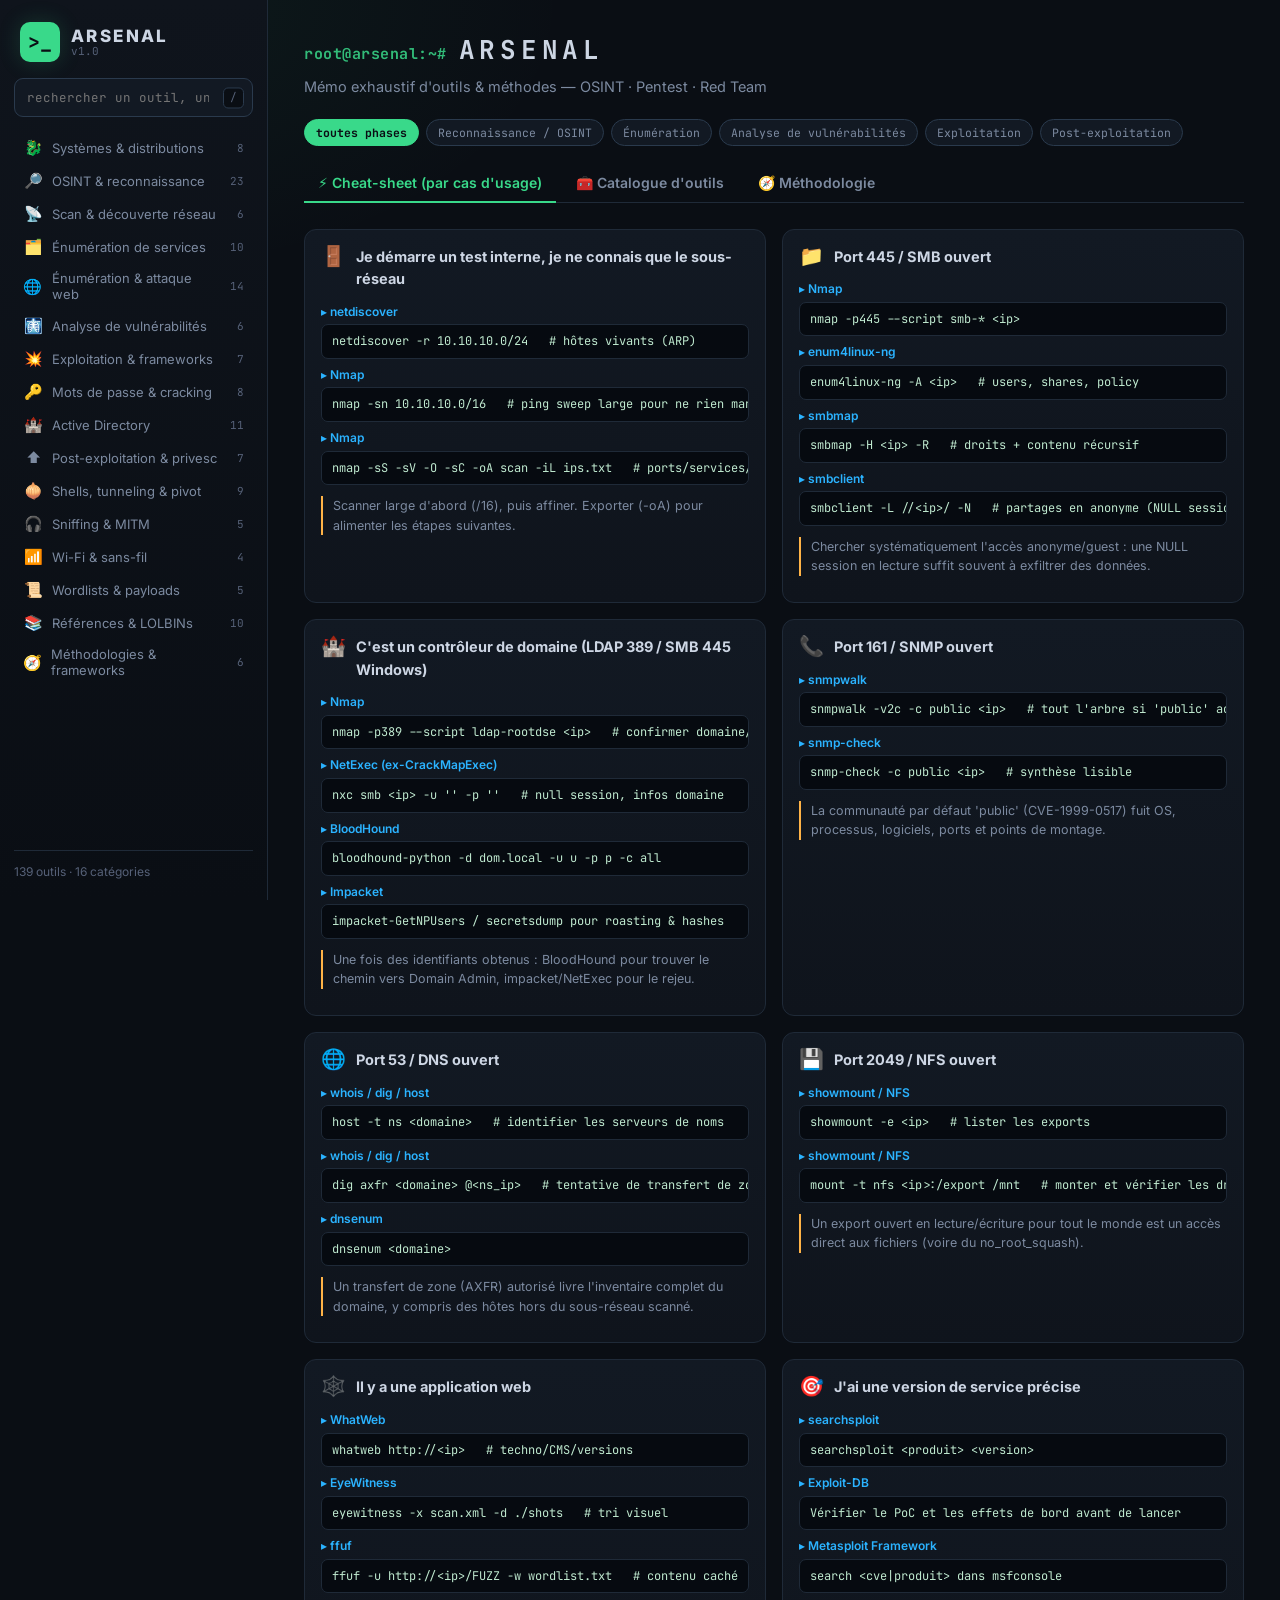
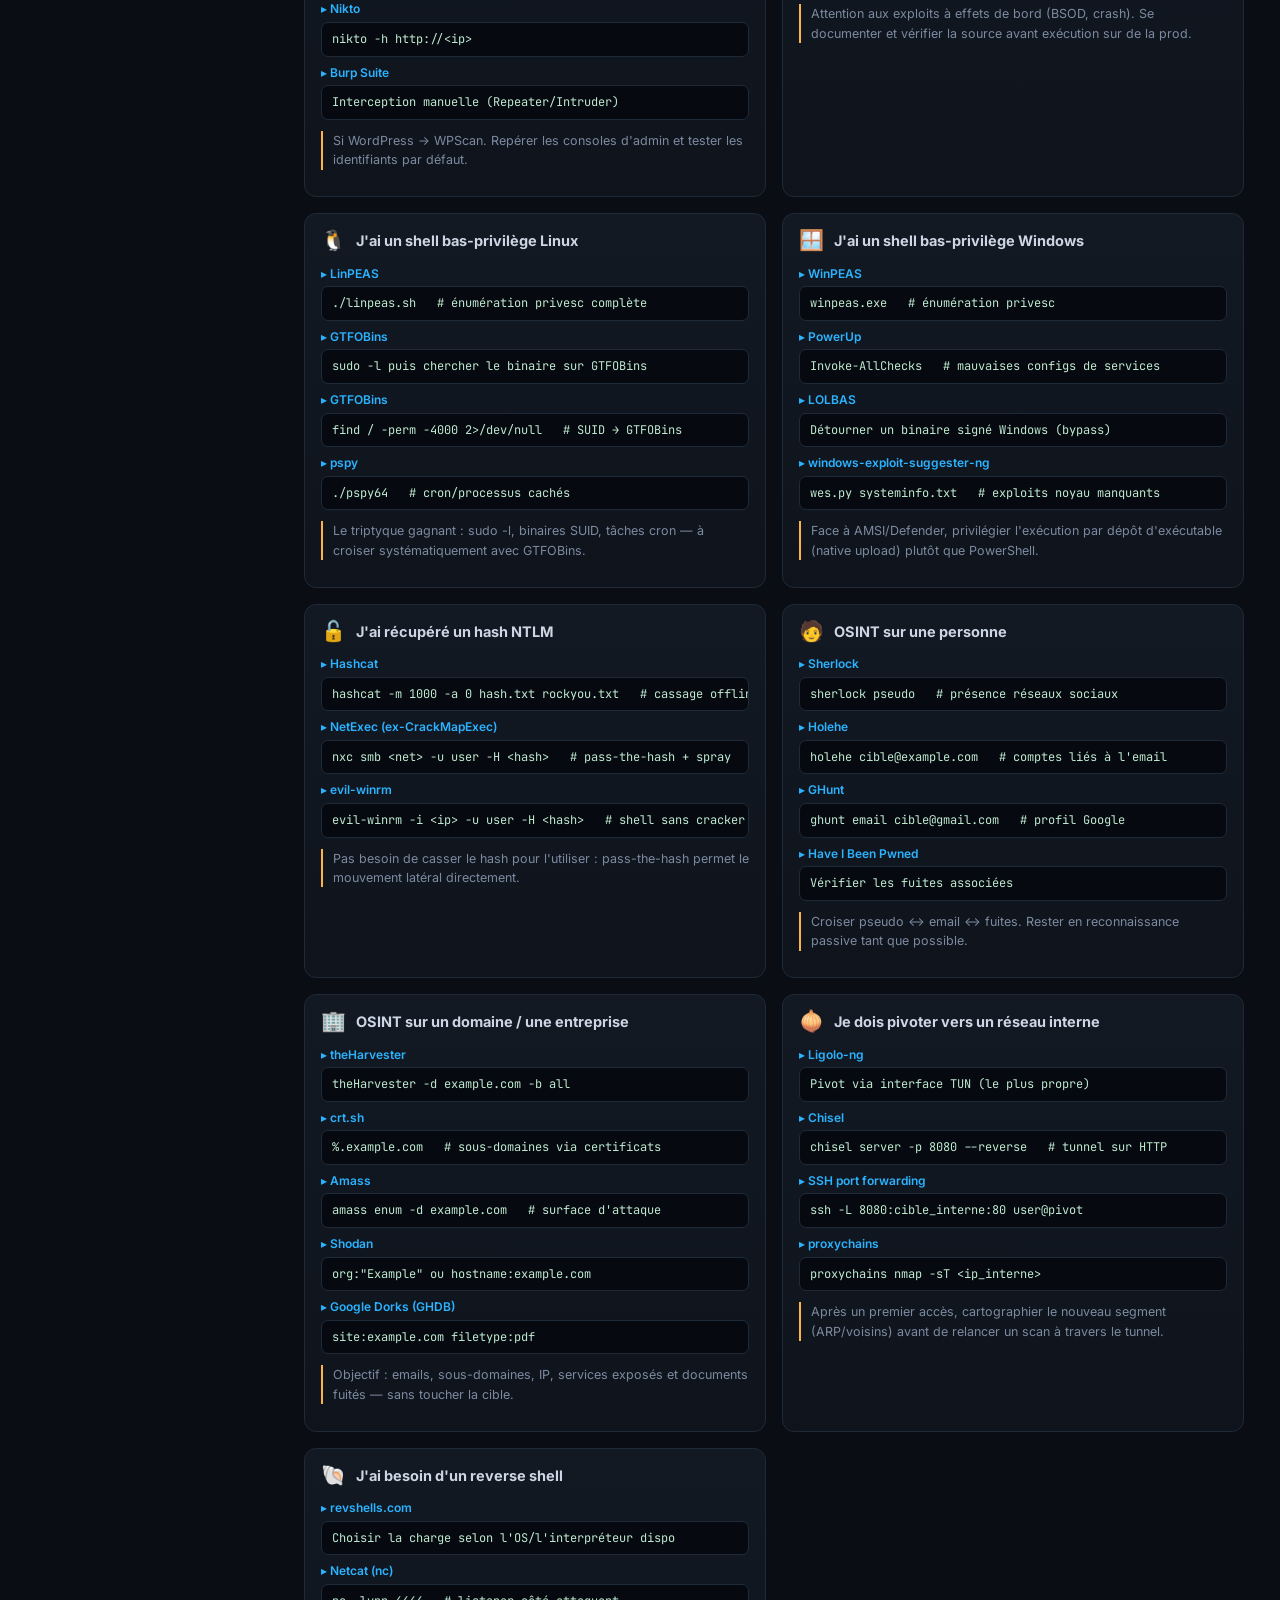
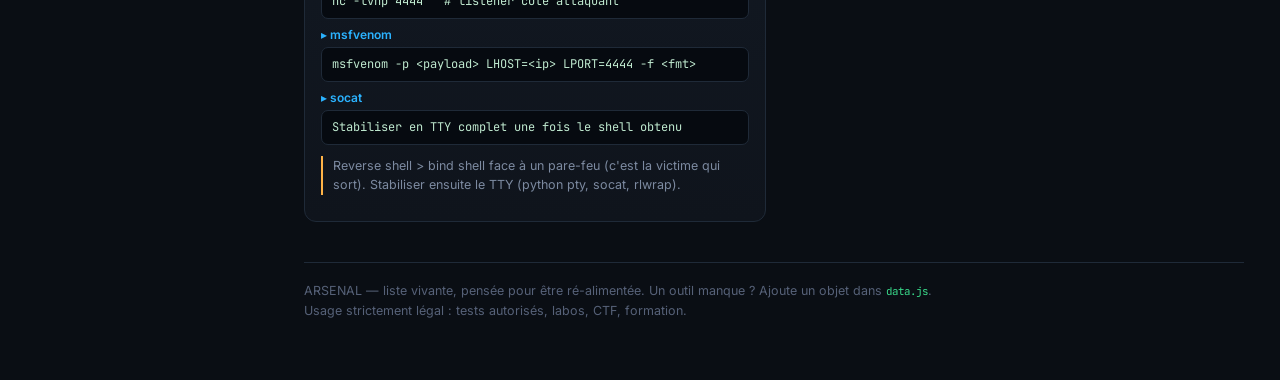
==== index.html @ 47070457 "ARSENAL v1.0 — catalogue d'outils & méthodes offensives Site statique (HTML/CSS/JS, sans dépendance)" ====
<!DOCTYPE html>
<html lang="fr">
<head>
  <meta charset="UTF-8" />
  <meta name="viewport" content="width=device-width, initial-scale=1.0" />
  <title>ARSENAL — Outils & méthodes offensives</title>
  <meta name="description" content="Mémo exhaustif et avancé d'outils et de méthodes : OSINT, pentest, Red Team. Cheat-sheet par cas d'usage et catalogue d'outils classé par catégorie." />
  <link rel="preconnect" href="https://fonts.googleapis.com" />
  <link rel="preconnect" href="https://fonts.gstatic.com" crossorigin />
  <link href="https://fonts.googleapis.com/css2?family=JetBrains+Mono:wght@400;500;700&family=Inter:wght@400;500;600;700;800&display=swap" rel="stylesheet" />
  <link rel="stylesheet" href="style.css" />
</head>
<body>
  <!-- ░░ Barre latérale ░░ -->
  <aside id="sidebar">
    <div class="brand">
      <div class="brand-logo">&gt;_</div>
      <div class="brand-text">
        <span class="brand-name" id="brandName">ARSENAL</span>
        <span class="brand-ver" id="brandVer">v1.0</span>
      </div>
    </div>

    <div class="side-search">
      <input type="search" id="search" placeholder="rechercher un outil, une commande…" autocomplete="off" />
      <kbd>/</kbd>
    </div>

    <nav id="catNav" aria-label="Catégories"></nav>

    <div class="side-foot">
      <a id="repoLink" href="#" target="_blank" rel="noopener">★ Dépôt GitHub</a>
      <span id="toolCount"></span>
    </div>
  </aside>

  <!-- ░░ Contenu ░░ -->
  <main id="main">
    <header class="hero">
      <h1><span class="prompt">root@arsenal:~#</span> <span id="heroTitle">ARSENAL</span></h1>
      <p class="tagline" id="tagline">Mémo exhaustif d'outils &amp; méthodes — OSINT · Pentest · Red Team</p>

      <div class="phase-bar" id="phaseBar" aria-label="Filtrer par phase"></div>

      <div class="hero-tabs">
        <button class="tab active" data-view="cheats">⚡ Cheat-sheet (par cas d'usage)</button>
        <button class="tab" data-view="tools">🧰 Catalogue d'outils</button>
        <button class="tab" data-view="method">🧭 Méthodologie</button>
      </div>
    </header>

    <!-- Vue : Cheat-sheet -->
    <section id="view-cheats" class="view"></section>

    <!-- Vue : Catalogue -->
    <section id="view-tools" class="view hidden"></section>

    <!-- Vue : Méthodologie -->
    <section id="view-method" class="view hidden">
      <div class="method-wrap">
        <h2 class="method-h">Les 5 phases d'un test d'intrusion</h2>
        <p class="method-sub">Reconnaissance → Énumération → Analyse de vulnérabilités → Exploitation → Post-exploitation. Chaque sortie alimente l'étape suivante.</p>
        <ol class="killchain" id="killchain"></ol>

        <h2 class="method-h">Chaîne type « énumération → exploitation »</h2>
        <pre class="flow">netdiscover ─▶ ips.txt ─▶ nmap (-iL -sV -oA) ─▶ scan.xml
                               │                 │
                               ▼                 ▼
                  nmap --script vuln / OpenVAS   eyewitness (interfaces web)
                               │
                               ▼
                  searchsploit &lt;produit/CVE&gt; ─▶ msfconsole
                                                    │
               use exploit/… ; set RHOSTS/LHOST/payload ; exploit
                                                    │
                                                    ▼
                                           Meterpreter (session)
                                                    │
               upload linpeas/winpeas ; modules post ; dump creds
                                                    │
                                                    ▼
               Mouvement latéral (pass-the-hash) ─▶ pivoting (ssh -L / chisel)</pre>

        <h2 class="method-h">Faire circuler les résultats</h2>
        <div class="chain-grid" id="chainGrid"></div>
      </div>
    </section>

    <footer class="page-foot">
      <span id="footName">ARSENAL</span> — liste vivante, pensée pour être ré-alimentée.
      Un outil manque ? Ajoute un objet dans <code>data.js</code>.
      <br />Usage strictement légal : tests autorisés, labos, CTF, formation.
    </footer>
  </main>

  <!-- bouton retour haut -->
  <button id="toTop" title="Haut de page" aria-label="Haut de page">↑</button>

  <script src="data.js"></script>
  <script src="app.js"></script>
</body>
</html>
---- style.css ----
/* =========================================================================
 *  ARSENAL — feuille de style (thème terminal sombre)
 * ====================================================================== */
:root{
  --bg:          #0a0e14;
  --bg-2:        #0f141c;
  --panel:       #121923;
  --panel-2:     #161f2b;
  --border:      #1f2a38;
  --border-2:    #2a3a4d;
  --text:        #cdd6e4;
  --text-dim:    #7c8aa0;
  --text-faint:  #566178;
  --accent:      #39d98a;   /* vert terminal */
  --accent-2:    #2bb3ff;   /* bleu */
  --accent-3:    #ff4d6d;   /* rouge */
  --accent-4:    #ffb347;   /* orange */
  --accent-5:    #b48cff;   /* violet */
  --glow:        rgba(57,217,138,.18);
  --mono: "JetBrains Mono", ui-monospace, "SF Mono", Menlo, monospace;
  --sans: "Inter", system-ui, -apple-system, Segoe UI, Roboto, sans-serif;
  --radius: 12px;
  --sidebar-w: 268px;
}

*{ box-sizing:border-box; }
html{ scroll-behavior:smooth; }
body{
  margin:0; background:var(--bg); color:var(--text);
  font-family:var(--sans); font-size:15px; line-height:1.55;
  background-image:
    radial-gradient(900px 500px at 85% -10%, rgba(43,179,255,.07), transparent 60%),
    radial-gradient(800px 500px at 10% 0%, rgba(57,217,138,.06), transparent 55%);
}
a{ color:var(--accent-2); text-decoration:none; }
a:hover{ text-decoration:underline; }
code{ font-family:var(--mono); font-size:.86em; }

/* ░░ Sidebar ░░ */
#sidebar{
  position:fixed; top:0; left:0; width:var(--sidebar-w); height:100vh;
  background:linear-gradient(180deg,var(--bg-2),var(--bg));
  border-right:1px solid var(--border); display:flex; flex-direction:column;
  padding:18px 14px; z-index:30;
}
.brand{ display:flex; align-items:center; gap:11px; padding:4px 6px 16px; }
.brand-logo{
  font-family:var(--mono); font-weight:700; font-size:20px; color:var(--bg);
  background:var(--accent); width:40px; height:40px; border-radius:10px;
  display:grid; place-items:center; box-shadow:0 0 22px var(--glow);
}
.brand-text{ display:flex; flex-direction:column; line-height:1.1; }
.brand-name{ font-weight:800; letter-spacing:.14em; font-size:17px; }
.brand-ver{ font-family:var(--mono); font-size:11px; color:var(--text-faint); }

.side-search{ position:relative; margin-bottom:14px; }
.side-search input{
  width:100%; background:var(--panel); border:1px solid var(--border-2);
  border-radius:9px; color:var(--text); font-family:var(--mono); font-size:12.5px;
  padding:10px 30px 10px 12px; outline:none;
}
.side-search input:focus{ border-color:var(--accent); box-shadow:0 0 0 3px var(--glow); }
.side-search kbd{
  position:absolute; right:9px; top:50%; transform:translateY(-50%);
  background:var(--bg); border:1px solid var(--border-2); border-radius:5px;
  font-family:var(--mono); font-size:11px; color:var(--text-faint); padding:1px 6px;
}

#catNav{ overflow-y:auto; flex:1; margin:-4px -6px; padding:4px 6px; }
#catNav::-webkit-scrollbar{ width:7px; }
#catNav::-webkit-scrollbar-thumb{ background:var(--border-2); border-radius:4px; }
.cat-link{
  display:flex; align-items:center; gap:9px; width:100%; text-align:left;
  background:none; border:0; color:var(--text-dim); cursor:pointer;
  font-family:var(--sans); font-size:13px; padding:7px 9px; border-radius:8px;
  transition:background .12s,color .12s;
}
.cat-link:hover{ background:var(--panel); color:var(--text); text-decoration:none; }
.cat-link .ci{ font-size:15px; width:20px; text-align:center; }
.cat-link .cc{ margin-left:auto; font-family:var(--mono); font-size:11px; color:var(--text-faint); }

.side-foot{
  border-top:1px solid var(--border); padding-top:12px; margin-top:8px;
  display:flex; flex-direction:column; gap:6px; font-size:12px; color:var(--text-faint);
}
.side-foot a{ color:var(--accent); font-family:var(--mono); font-size:12.5px; }

/* ░░ Main ░░ */
#main{ margin-left:var(--sidebar-w); padding:30px 36px 60px; max-width:1180px; }

.hero h1{
  font-family:var(--mono); font-size:26px; margin:0 0 6px; font-weight:700;
  letter-spacing:.02em; display:flex; align-items:baseline; gap:12px; flex-wrap:wrap;
}
.hero h1 .prompt{ color:var(--accent); font-size:15px; opacity:.85; }
.hero h1 #heroTitle{ letter-spacing:.18em; }
.tagline{ color:var(--text-dim); margin:0 0 20px; font-size:14.5px; }

/* phase bar */
.phase-bar{ display:flex; flex-wrap:wrap; gap:7px; margin-bottom:18px; }
.phase-chip{
  background:var(--panel); border:1px solid var(--border-2); color:var(--text-dim);
  font-family:var(--mono); font-size:11.5px; padding:5px 11px; border-radius:20px;
  cursor:pointer; transition:all .12s;
}
.phase-chip:hover{ color:var(--text); border-color:var(--accent); }
.phase-chip.active{ background:var(--accent); color:var(--bg); border-color:var(--accent); font-weight:700; }

/* tabs */
.hero-tabs{ display:flex; gap:6px; border-bottom:1px solid var(--border); margin-bottom:26px; flex-wrap:wrap; }
.tab{
  background:none; border:0; border-bottom:2px solid transparent; color:var(--text-dim);
  font-family:var(--sans); font-weight:600; font-size:14px; padding:10px 14px; cursor:pointer;
  margin-bottom:-1px; transition:color .12s,border-color .12s;
}
.tab:hover{ color:var(--text); }
.tab.active{ color:var(--accent); border-bottom-color:var(--accent); }

.view.hidden{ display:none; }

/* ░░ Cheat cards ░░ */
.cheat-grid{ display:grid; grid-template-columns:repeat(auto-fill,minmax(360px,1fr)); gap:16px; }
.cheat{
  background:linear-gradient(180deg,var(--panel),var(--bg-2));
  border:1px solid var(--border); border-radius:var(--radius); padding:16px 16px 14px;
  transition:border-color .15s, transform .15s;
}
.cheat:hover{ border-color:var(--border-2); transform:translateY(-2px); }
.cheat-head{ display:flex; gap:10px; align-items:flex-start; margin-bottom:12px; }
.cheat-ico{ font-size:20px; line-height:1; }
.cheat-title{ font-weight:700; font-size:14.5px; color:var(--text); }
.cheat-steps{ list-style:none; margin:0; padding:0; display:flex; flex-direction:column; gap:7px; }
.cheat-step{ display:flex; flex-direction:column; gap:3px; }
.cheat-step .st-tool{ font-size:12px; color:var(--accent-2); font-weight:600; }
.cmd{
  position:relative; background:#060a10; border:1px solid var(--border);
  border-radius:7px; padding:7px 34px 7px 10px; font-family:var(--mono);
  font-size:12px; color:#bfe9cf; overflow-x:auto; white-space:pre;
}
.cmd .copy{
  position:absolute; right:5px; top:5px; background:var(--panel-2); border:1px solid var(--border-2);
  color:var(--text-faint); border-radius:5px; font-size:11px; cursor:pointer; padding:2px 6px;
  font-family:var(--mono); opacity:0; transition:opacity .12s;
}
.cmd:hover .copy{ opacity:1; }
.cmd .copy.ok{ color:var(--accent); border-color:var(--accent); }
.cheat-note{
  margin-top:11px; font-size:12.5px; color:var(--text-dim);
  border-left:2px solid var(--accent-4); padding-left:10px;
}

/* ░░ Tools catalogue ░░ */
.cat-block{ margin-bottom:34px; scroll-margin-top:16px; }
.cat-head{ display:flex; align-items:center; gap:11px; margin:0 0 4px; }
.cat-head .ci{ font-size:22px; }
.cat-head h2{ font-size:18px; margin:0; font-weight:700; }
.cat-head .n{ font-family:var(--mono); font-size:12px; color:var(--text-faint); background:var(--panel); border:1px solid var(--border); padding:1px 8px; border-radius:10px; }
.cat-desc{ color:var(--text-faint); font-size:13px; margin:0 0 14px; }

.tool-grid{ display:grid; grid-template-columns:repeat(auto-fill,minmax(300px,1fr)); gap:12px; }
.tool{
  background:var(--panel); border:1px solid var(--border); border-radius:10px;
  padding:13px 14px; display:flex; flex-direction:column; gap:7px;
  transition:border-color .15s, transform .15s, box-shadow .15s;
}
.tool:hover{ border-color:var(--accent); transform:translateY(-2px); box-shadow:0 6px 24px rgba(0,0,0,.35); }
.tool-top{ display:flex; align-items:center; gap:8px; }
.tool-name{ font-weight:700; font-size:14.5px; color:var(--text); }
.tool-name a{ color:inherit; }
.tool-name a:hover{ color:var(--accent); text-decoration:none; }
.star{ color:var(--accent-4); font-size:12px; }
.tool-plats{ margin-left:auto; display:flex; gap:4px; }
.plat{
  font-family:var(--mono); font-size:9.5px; text-transform:uppercase; letter-spacing:.05em;
  padding:2px 6px; border-radius:5px; border:1px solid var(--border-2); color:var(--text-dim);
}
.plat.linux{ color:#ffb347; border-color:#44361f; }
.plat.windows{ color:#2bb3ff; border-color:#1c3647; }
.plat.web{ color:#39d98a; border-color:#1e3e2f; }
.plat.multi{ color:#b48cff; border-color:#332a4a; }
.plat.macos{ color:#cdd6e4; }
.tool-desc{ font-size:12.8px; color:var(--text-dim); margin:0; }
.tool-cmd{
  background:#060a10; border:1px solid var(--border); border-radius:6px;
  padding:6px 9px; font-family:var(--mono); font-size:11.5px; color:#bfe9cf;
  overflow-x:auto; white-space:pre; position:relative;
}
.tool-cmd::-webkit-scrollbar{ height:6px; }
.tool-cmd::-webkit-scrollbar-thumb{ background:var(--border-2); border-radius:3px; }
.tool-foot{ display:flex; align-items:center; gap:8px; margin-top:auto; }
.phase-tag{ font-family:var(--mono); font-size:10px; color:var(--text-faint); }
.tool-link{ margin-left:auto; font-family:var(--mono); font-size:11px; color:var(--accent-2); }

.empty{ color:var(--text-faint); font-family:var(--mono); padding:30px 0; text-align:center; }

/* ░░ Méthodologie ░░ */
.method-wrap{ max-width:900px; }
.method-h{ font-size:18px; margin:30px 0 4px; }
.method-h:first-child{ margin-top:0; }
.method-sub{ color:var(--text-dim); font-size:13.5px; margin:0 0 16px; }
.killchain{ list-style:none; counter-reset:kc; padding:0; margin:0 0 10px; display:flex; flex-direction:column; gap:10px; }
.killchain li{
  counter-increment:kc; background:var(--panel); border:1px solid var(--border);
  border-radius:10px; padding:13px 15px 13px 54px; position:relative;
}
.killchain li::before{
  content:counter(kc); position:absolute; left:14px; top:50%; transform:translateY(-50%);
  width:28px; height:28px; border-radius:7px; background:var(--accent); color:var(--bg);
  font-family:var(--mono); font-weight:700; display:grid; place-items:center; font-size:14px;
}
.killchain b{ color:var(--text); }
.killchain span{ color:var(--text-dim); font-size:13px; }
.killchain .kc-tools{ display:block; margin-top:5px; font-family:var(--mono); font-size:11.5px; color:var(--accent-2); }

.flow{
  background:#060a10; border:1px solid var(--border); border-radius:10px;
  padding:16px; font-family:var(--mono); font-size:12px; color:#9fe6bd;
  overflow-x:auto; line-height:1.5;
}
.chain-grid{ display:grid; grid-template-columns:1fr 1fr; gap:9px; margin-top:4px; }
.chain{ background:var(--panel); border:1px solid var(--border); border-radius:8px; padding:10px 12px; font-size:12.5px; }
.chain .out{ font-family:var(--mono); color:var(--accent-4); font-size:11.5px; }
.chain .arr{ color:var(--text-faint); }
.chain .in{ font-family:var(--mono); color:var(--accent-2); font-size:11.5px; }
.chain .why{ color:var(--text-dim); display:block; margin-top:3px; }

/* ░░ Footer ░░ */
.page-foot{
  margin-top:40px; border-top:1px solid var(--border); padding-top:18px;
  color:var(--text-faint); font-size:12.5px;
}
.page-foot code{ color:var(--accent); }

/* bouton haut */
#toTop{
  position:fixed; right:22px; bottom:22px; width:42px; height:42px; border-radius:50%;
  background:var(--accent); color:var(--bg); border:0; font-size:20px; cursor:pointer;
  box-shadow:0 6px 20px var(--glow); opacity:0; pointer-events:none; transition:opacity .2s;
  z-index:40;
}
#toTop.show{ opacity:1; pointer-events:auto; }

/* ░░ Responsive ░░ */
.menu-btn{ display:none; }
@media (max-width:860px){
  :root{ --sidebar-w:0px; }
  #sidebar{
    transform:translateX(-100%); transition:transform .22s; width:260px;
    box-shadow:0 0 40px rgba(0,0,0,.6);
  }
  #sidebar.open{ transform:translateX(0); }
  #main{ margin-left:0; padding:18px 16px 50px; }
  .menu-btn{
    display:grid; place-items:center; position:fixed; top:12px; right:12px; z-index:50;
    width:44px; height:44px; border-radius:10px; background:var(--panel); border:1px solid var(--border-2);
    color:var(--accent); font-size:20px; cursor:pointer;
  }
  .chain-grid{ grid-template-columns:1fr; }
  .hero h1{ font-size:21px; }
}
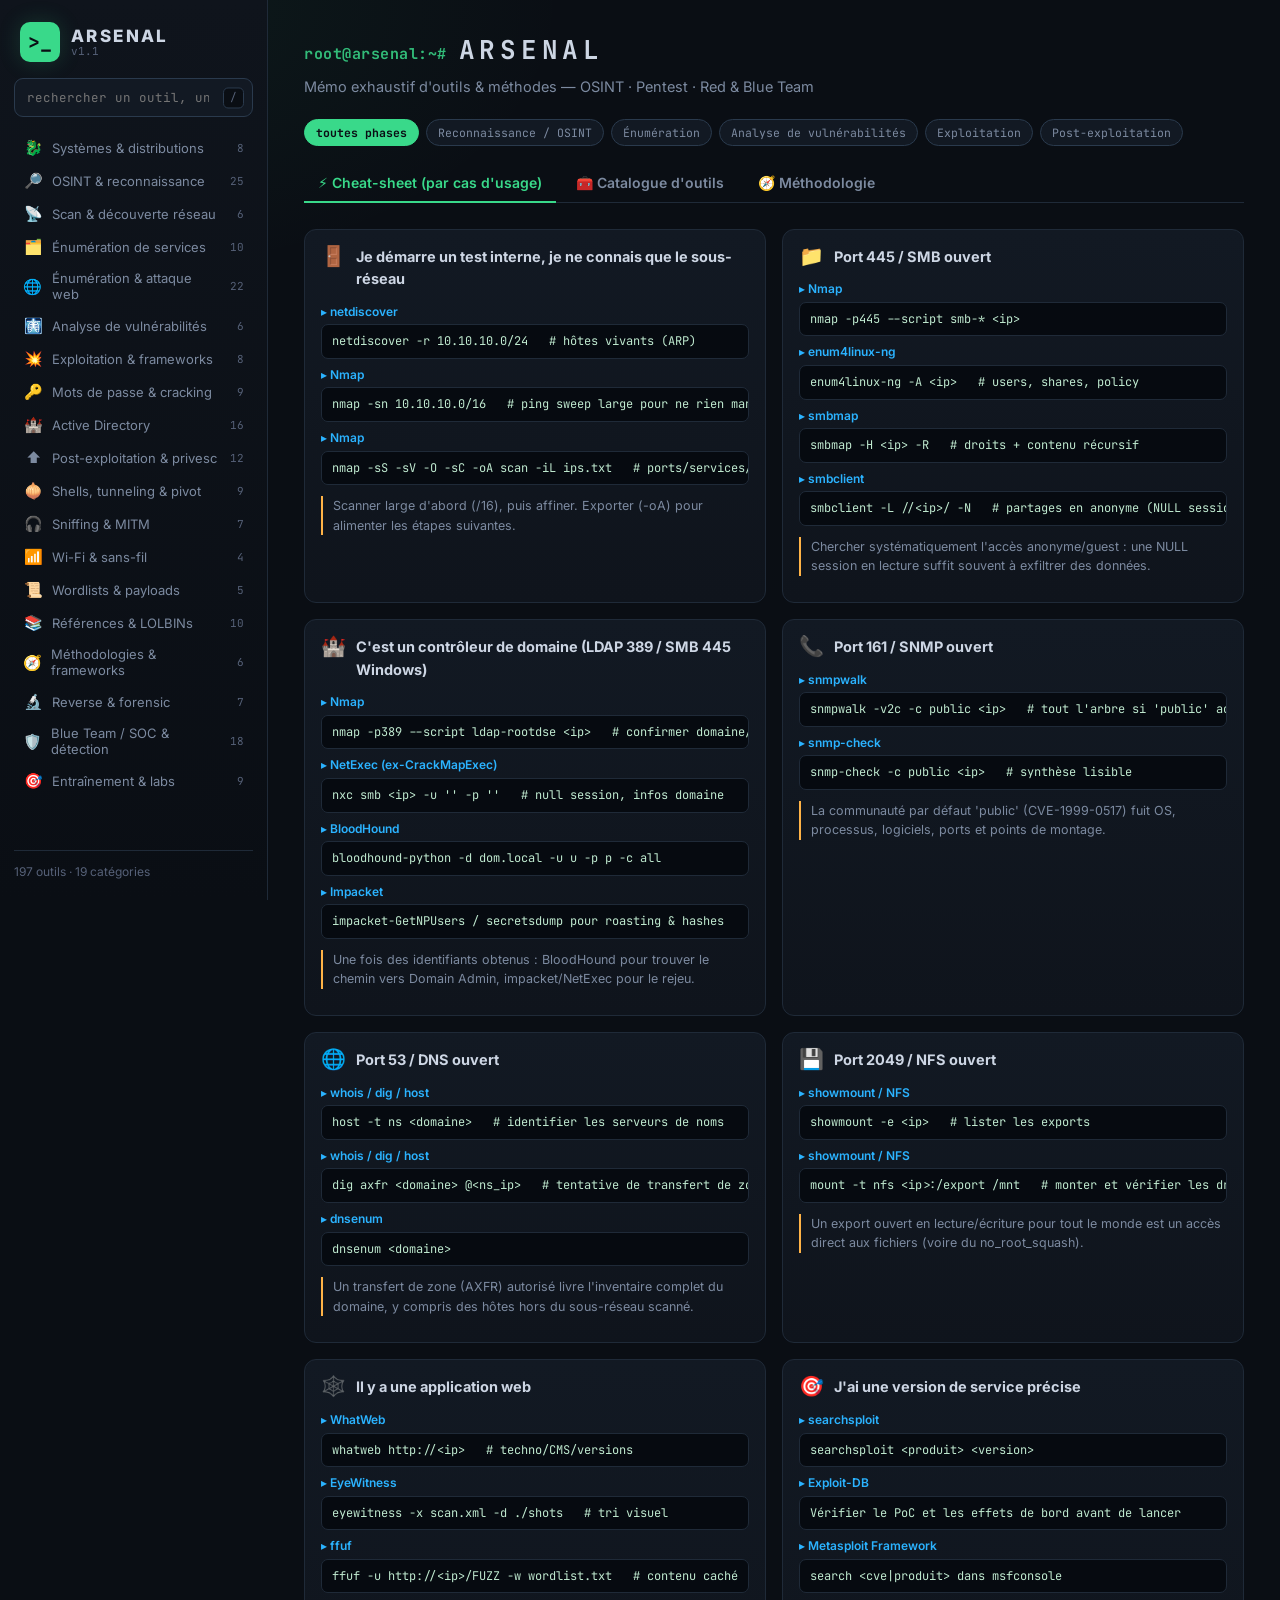
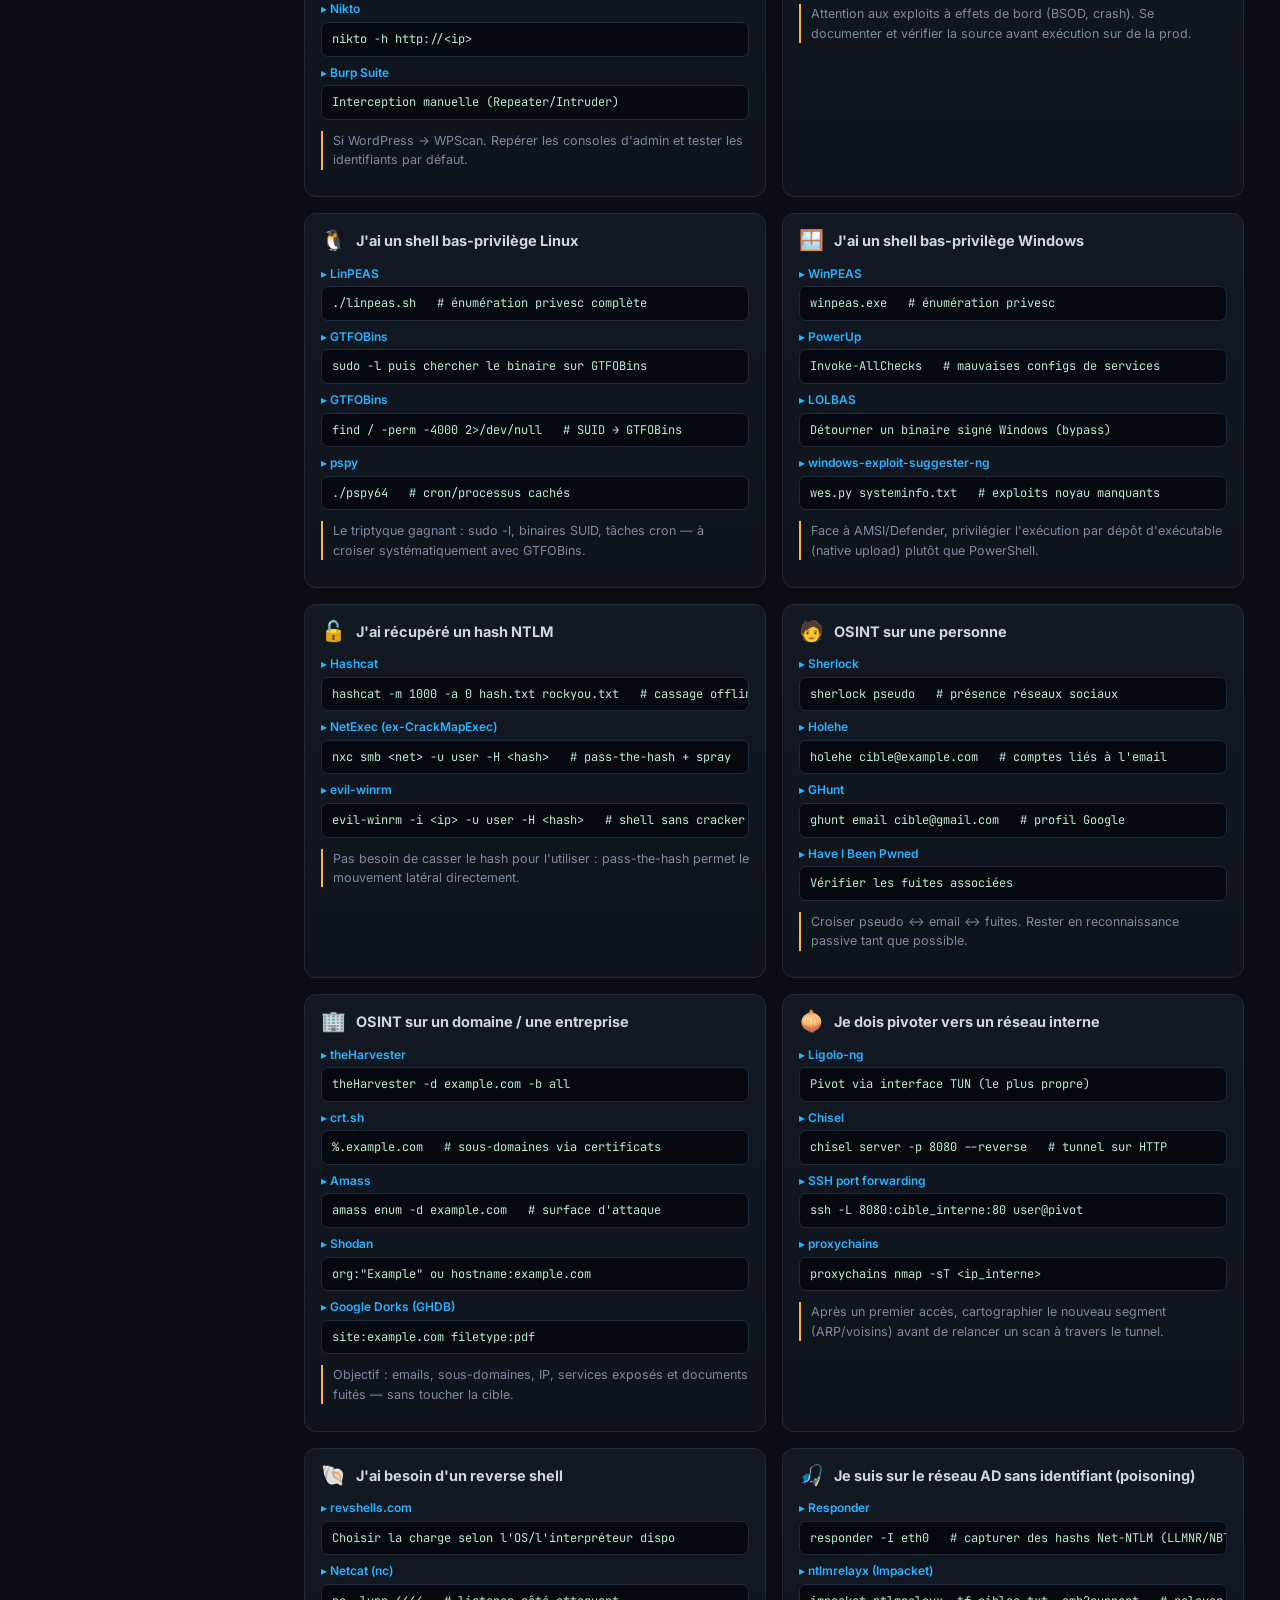
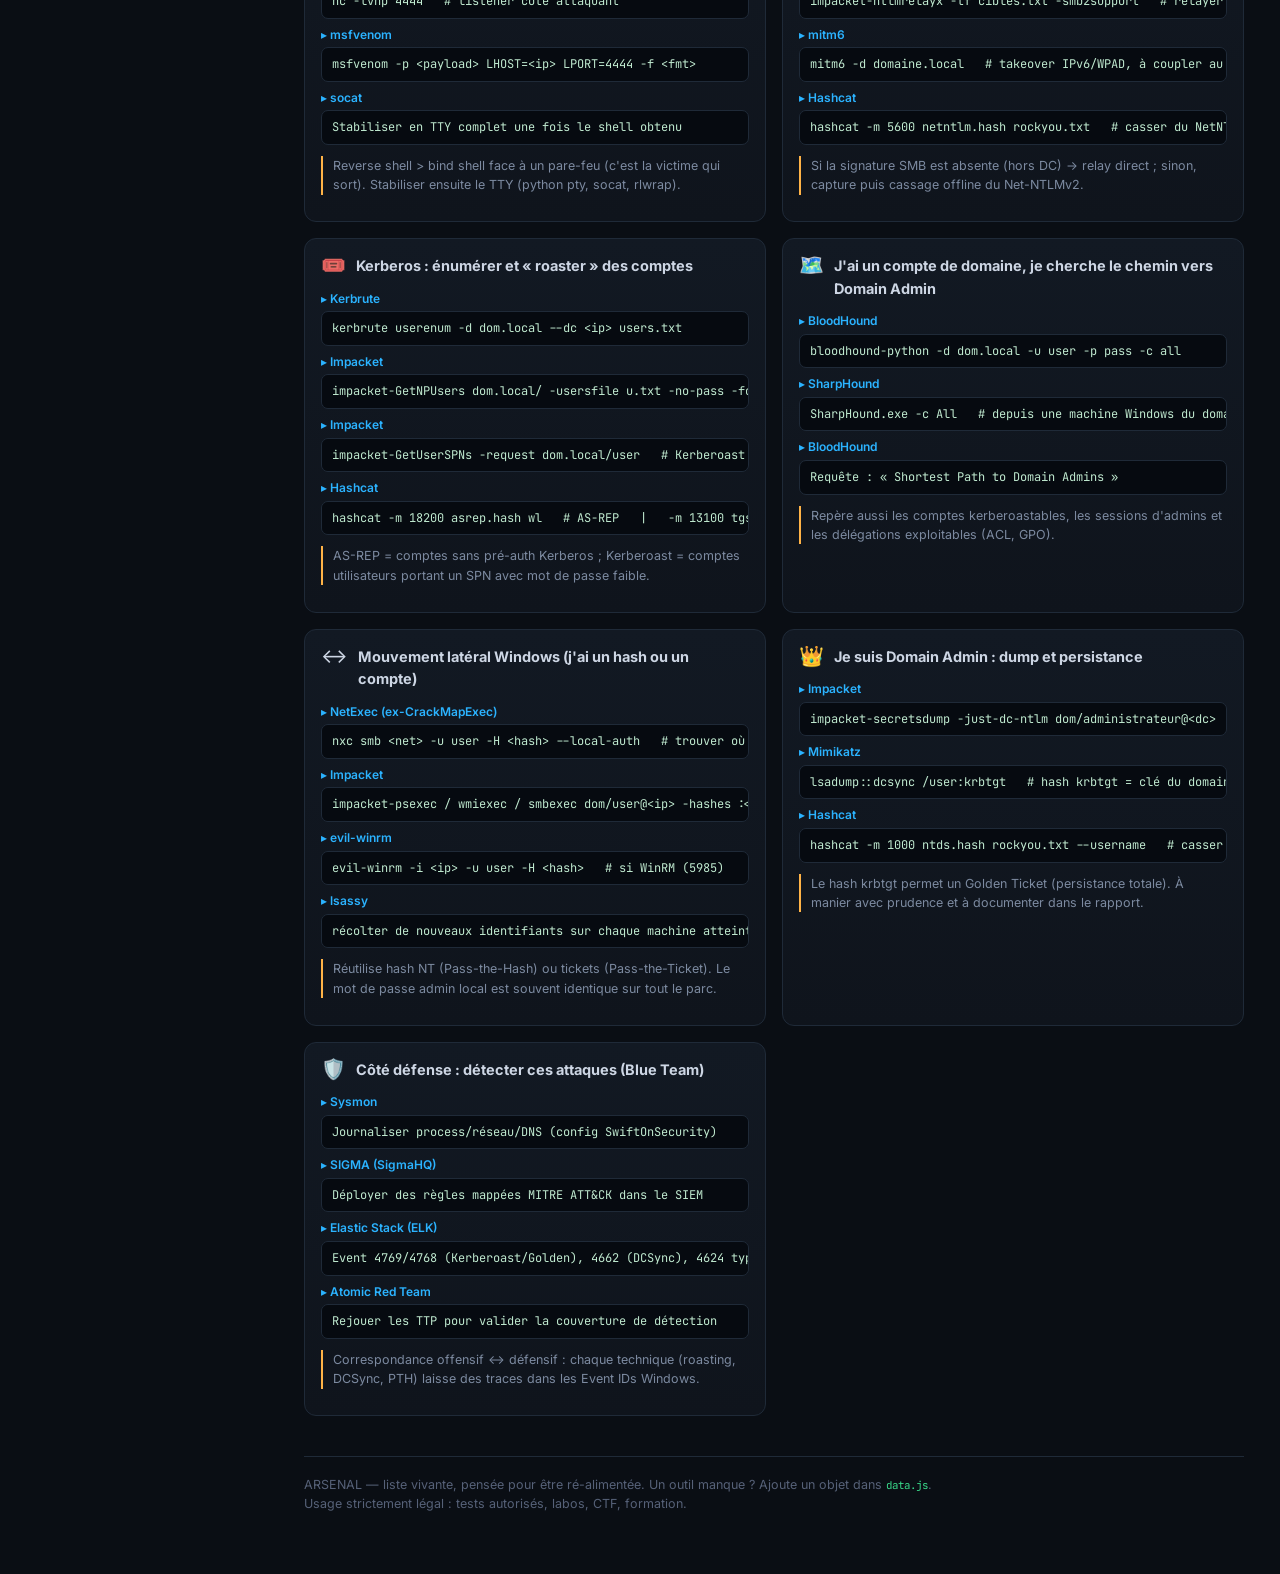
==== commit ffeaee9c: "v1.1 — Blue Team/SOC, reverse/forensic, labs + outils AD avancés - 139 -> 197 outils, 16 -> 19 catég" ====
--- a/index.html
+++ b/index.html
@@ -4,7 +4,7 @@
   <meta charset="UTF-8" />
   <meta name="viewport" content="width=device-width, initial-scale=1.0" />
   <title>ARSENAL — Outils & méthodes offensives</title>
-  <meta name="description" content="Mémo exhaustif et avancé d'outils et de méthodes : OSINT, pentest, Red Team. Cheat-sheet par cas d'usage et catalogue d'outils classé par catégorie." />
+  <meta name="description" content="Mémo exhaustif et avancé d'outils et de méthodes : OSINT, pentest, Red Team et Blue Team/SOC. Cheat-sheet par cas d'usage et catalogue d'outils classé par catégorie." />
   <link rel="preconnect" href="https://fonts.googleapis.com" />
   <link rel="preconnect" href="https://fonts.gstatic.com" crossorigin />
   <link href="https://fonts.googleapis.com/css2?family=JetBrains+Mono:wght@400;500;700&family=Inter:wght@400;500;600;700;800&display=swap" rel="stylesheet" />
@@ -38,7 +38,7 @@
   <main id="main">
     <header class="hero">
       <h1><span class="prompt">root@arsenal:~#</span> <span id="heroTitle">ARSENAL</span></h1>
-      <p class="tagline" id="tagline">Mémo exhaustif d'outils &amp; méthodes — OSINT · Pentest · Red Team</p>
+      <p class="tagline" id="tagline">Mémo exhaustif d'outils &amp; méthodes — OSINT · Pentest · Red &amp; Blue Team</p>
 
       <div class="phase-bar" id="phaseBar" aria-label="Filtrer par phase"></div>
 
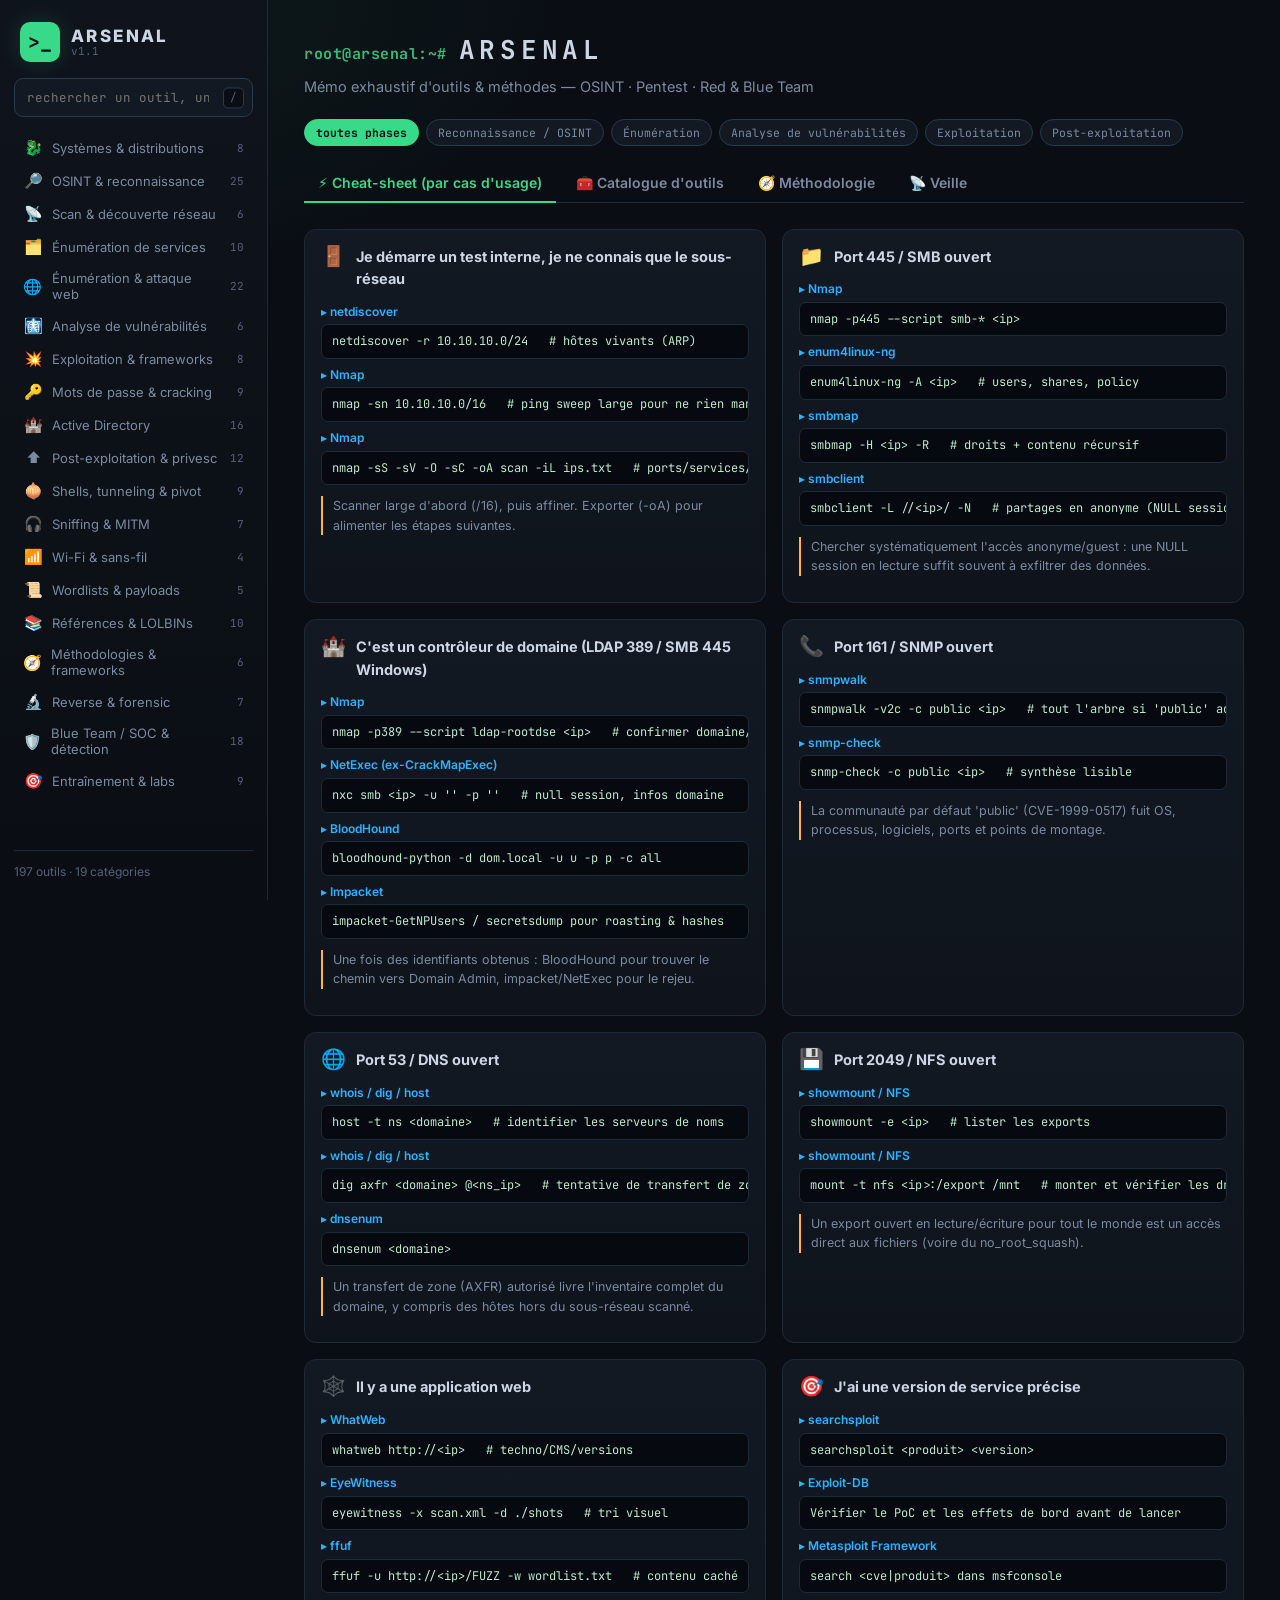
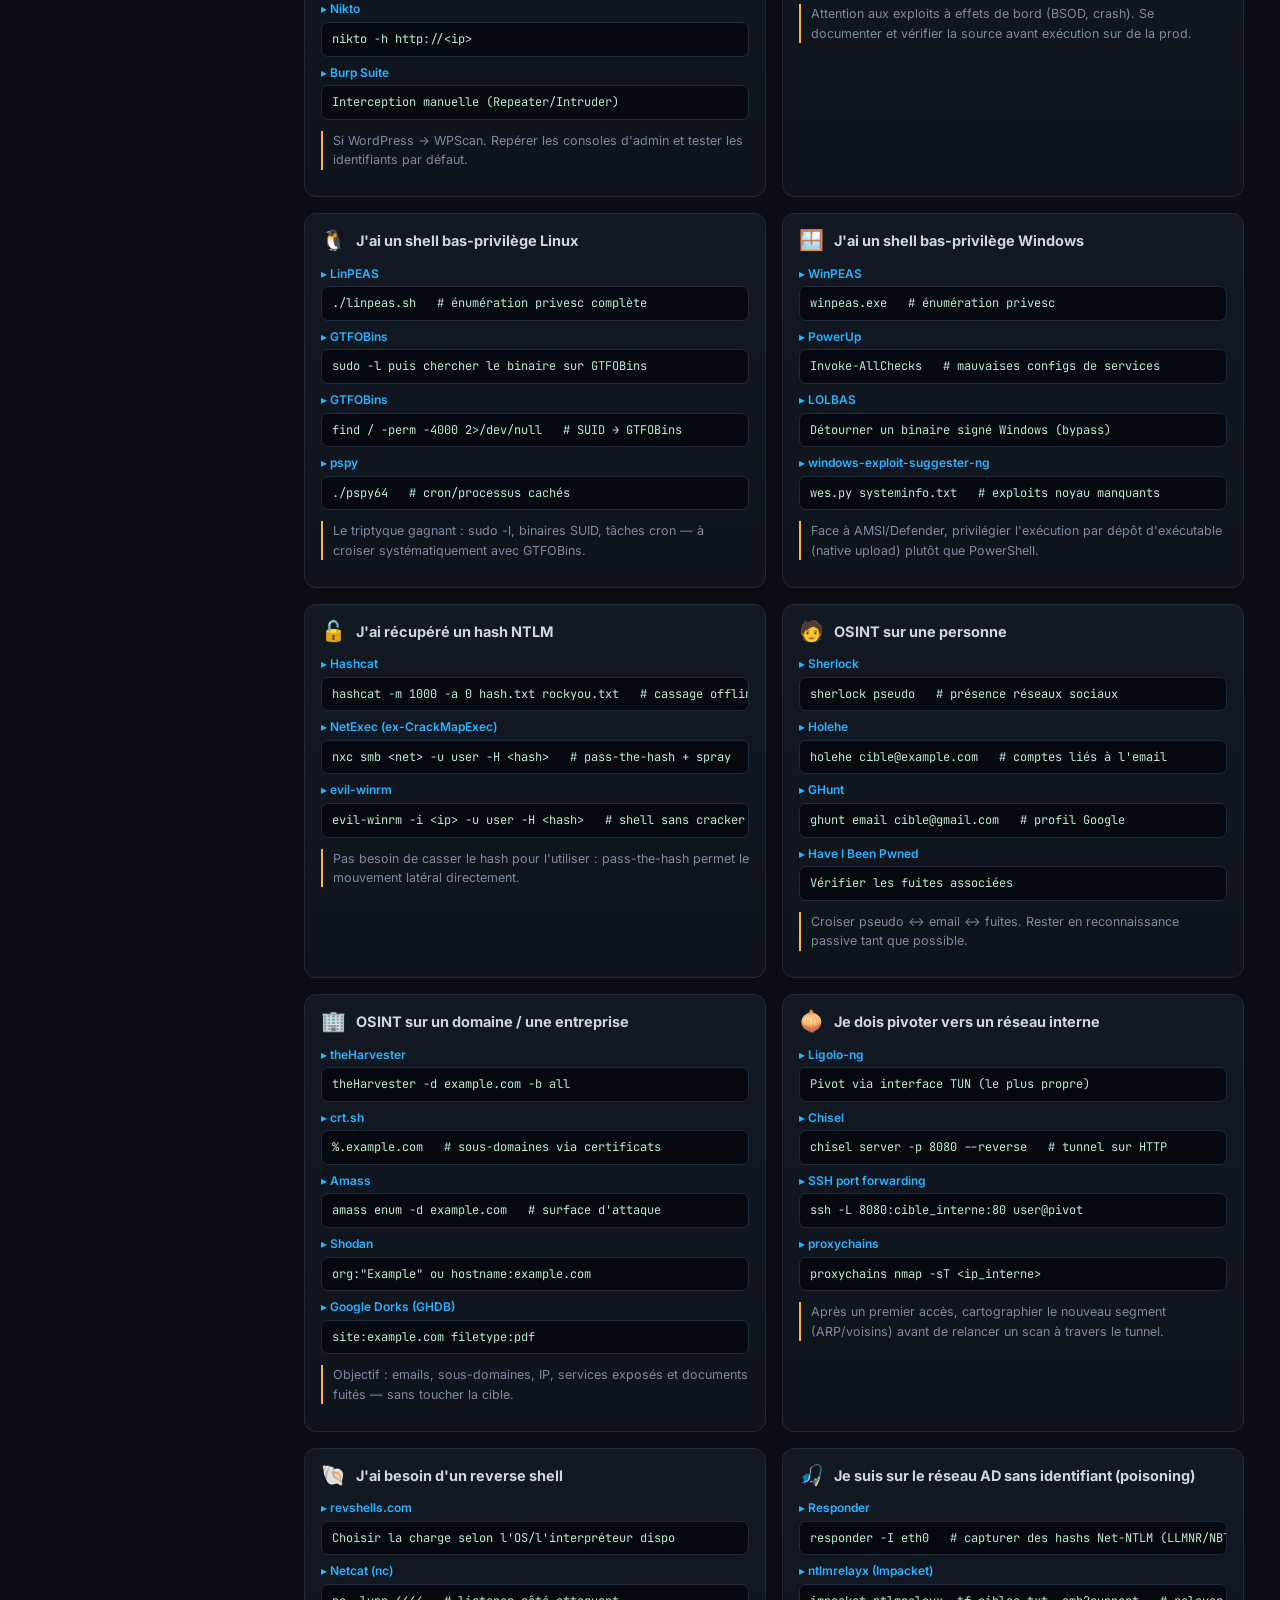
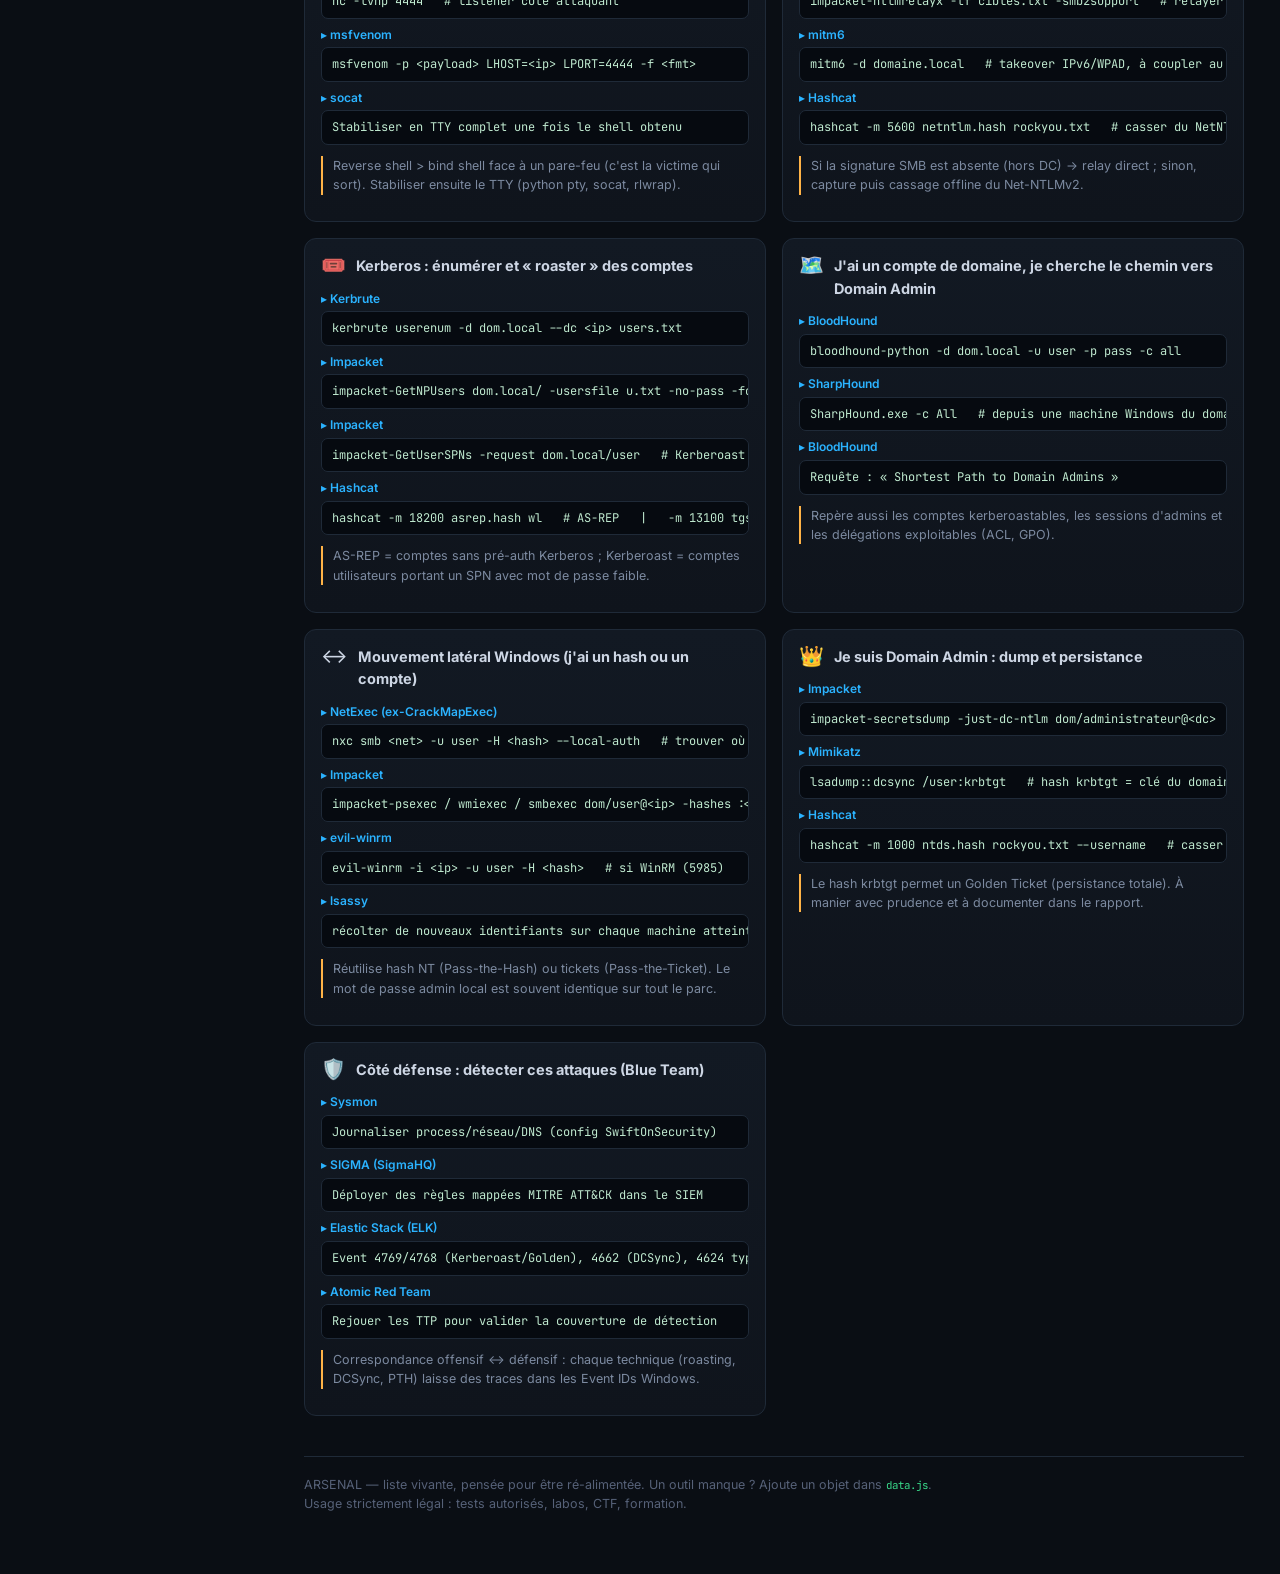
==== commit a03b584a: "Veille : agrégation automatique de flux RSS (CERT-FR, CISA, Exploit-DB...) - Nouvel onglet « Veille " ====
--- a/index.html
+++ b/index.html
@@ -46,6 +46,7 @@
         <button class="tab active" data-view="cheats">⚡ Cheat-sheet (par cas d'usage)</button>
         <button class="tab" data-view="tools">🧰 Catalogue d'outils</button>
         <button class="tab" data-view="method">🧭 Méthodologie</button>
+        <button class="tab" data-view="veille">📡 Veille</button>
       </div>
     </header>
 
@@ -86,6 +87,9 @@
       </div>
     </section>
 
+    <!-- Vue : Veille (flux agrégés par scripts/build_feeds.py) -->
+    <section id="view-veille" class="view hidden"></section>
+
     <footer class="page-foot">
       <span id="footName">ARSENAL</span> — liste vivante, pensée pour être ré-alimentée.
       Un outil manque ? Ajoute un objet dans <code>data.js</code>.
@@ -97,6 +101,7 @@
   <button id="toTop" title="Haut de page" aria-label="Haut de page">↑</button>
 
   <script src="data.js"></script>
+  <script src="feeds.js"></script>
   <script src="app.js"></script>
 </body>
 </html>
--- a/style.css
+++ b/style.css
@@ -224,6 +224,40 @@
 .chain .in{ font-family:var(--mono); color:var(--accent-2); font-size:11.5px; }
 .chain .why{ color:var(--text-dim); display:block; margin-top:3px; }
 
+/* ░░ Veille (flux RSS) ░░ */
+.veille-head{ display:flex; flex-wrap:wrap; align-items:center; gap:12px 16px; margin-bottom:18px; }
+.veille-upd{ font-family:var(--mono); font-size:12.5px; color:var(--text-dim); }
+.veille-chips{ display:flex; flex-wrap:wrap; gap:6px; }
+.vchip{
+  background:var(--panel); border:1px solid var(--border-2); color:var(--text-dim);
+  font-family:var(--mono); font-size:11px; padding:4px 10px; border-radius:16px; cursor:pointer; transition:all .12s;
+}
+.vchip:hover{ color:var(--text); border-color:var(--accent-2); }
+.vchip.active{ background:var(--accent-2); color:var(--bg); border-color:var(--accent-2); font-weight:700; }
+
+.feed-list{ display:flex; flex-direction:column; gap:10px; }
+.feed-item{
+  background:var(--panel); border:1px solid var(--border); border-radius:10px;
+  padding:12px 15px; transition:border-color .15s, transform .15s;
+}
+.feed-item:hover{ border-color:var(--border-2); transform:translateX(2px); }
+.feed-top{ display:flex; align-items:center; gap:9px; margin-bottom:5px; flex-wrap:wrap; }
+.kind{
+  font-family:var(--mono); font-size:9.5px; text-transform:uppercase; letter-spacing:.06em;
+  padding:2px 7px; border-radius:5px; border:1px solid var(--border-2); color:var(--text-dim);
+}
+.kind-alerte{ color:var(--accent-3); border-color:#4a2230; background:rgba(255,77,109,.08); }
+.kind-avis{ color:var(--accent-4); border-color:#44361f; }
+.kind-cve{ color:var(--accent-2); border-color:#1c3647; }
+.kind-exploit{ color:var(--accent-5); border-color:#332a4a; }
+.kind-news{ color:var(--text-dim); }
+.kind-actu{ color:var(--accent); border-color:#1e3e2f; }
+.feed-src{ font-family:var(--mono); font-size:11px; color:var(--text-faint); }
+.feed-date{ font-family:var(--mono); font-size:11px; color:var(--text-faint); margin-left:auto; }
+.feed-title{ display:block; font-weight:600; font-size:14.5px; color:var(--text); line-height:1.4; }
+.feed-title:hover{ color:var(--accent-2); text-decoration:none; }
+.feed-sum{ margin:5px 0 0; font-size:12.8px; color:var(--text-dim); }
+
 /* ░░ Footer ░░ */
 .page-foot{
   margin-top:40px; border-top:1px solid var(--border); padding-top:18px;
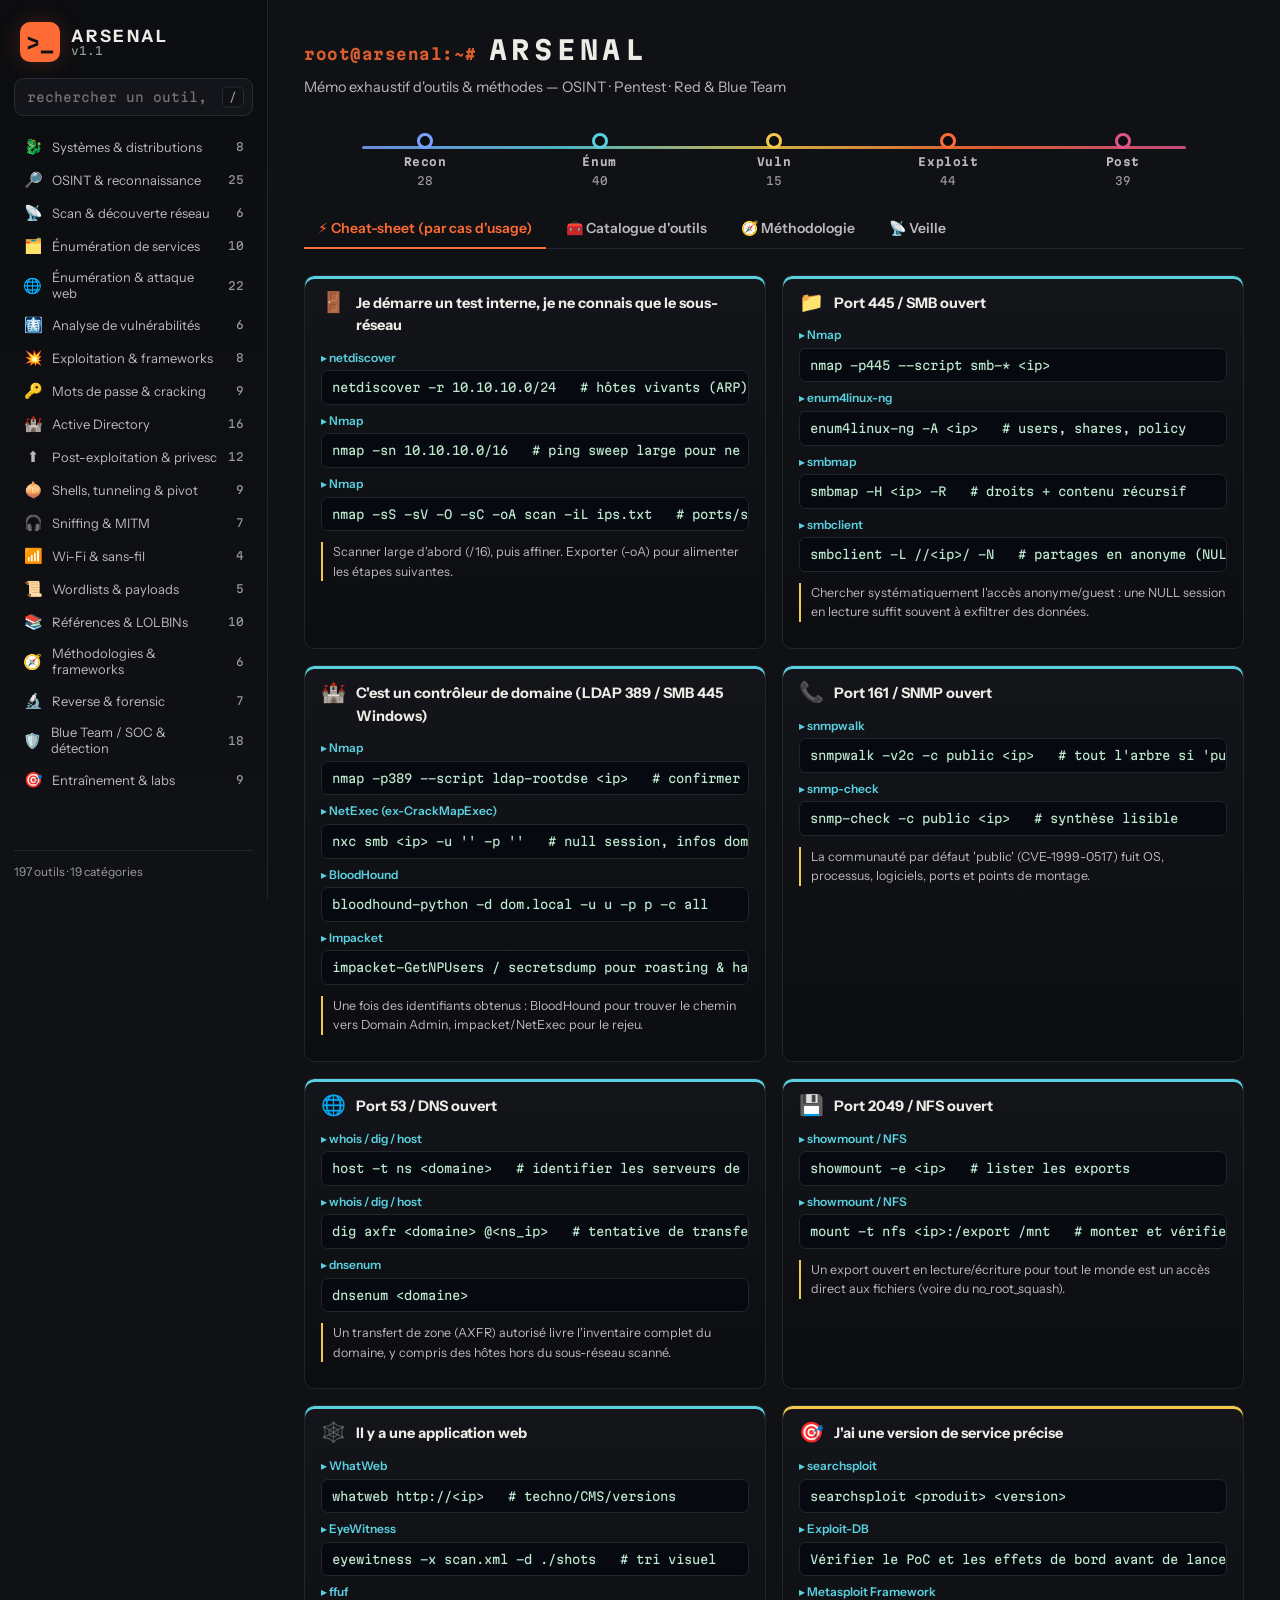
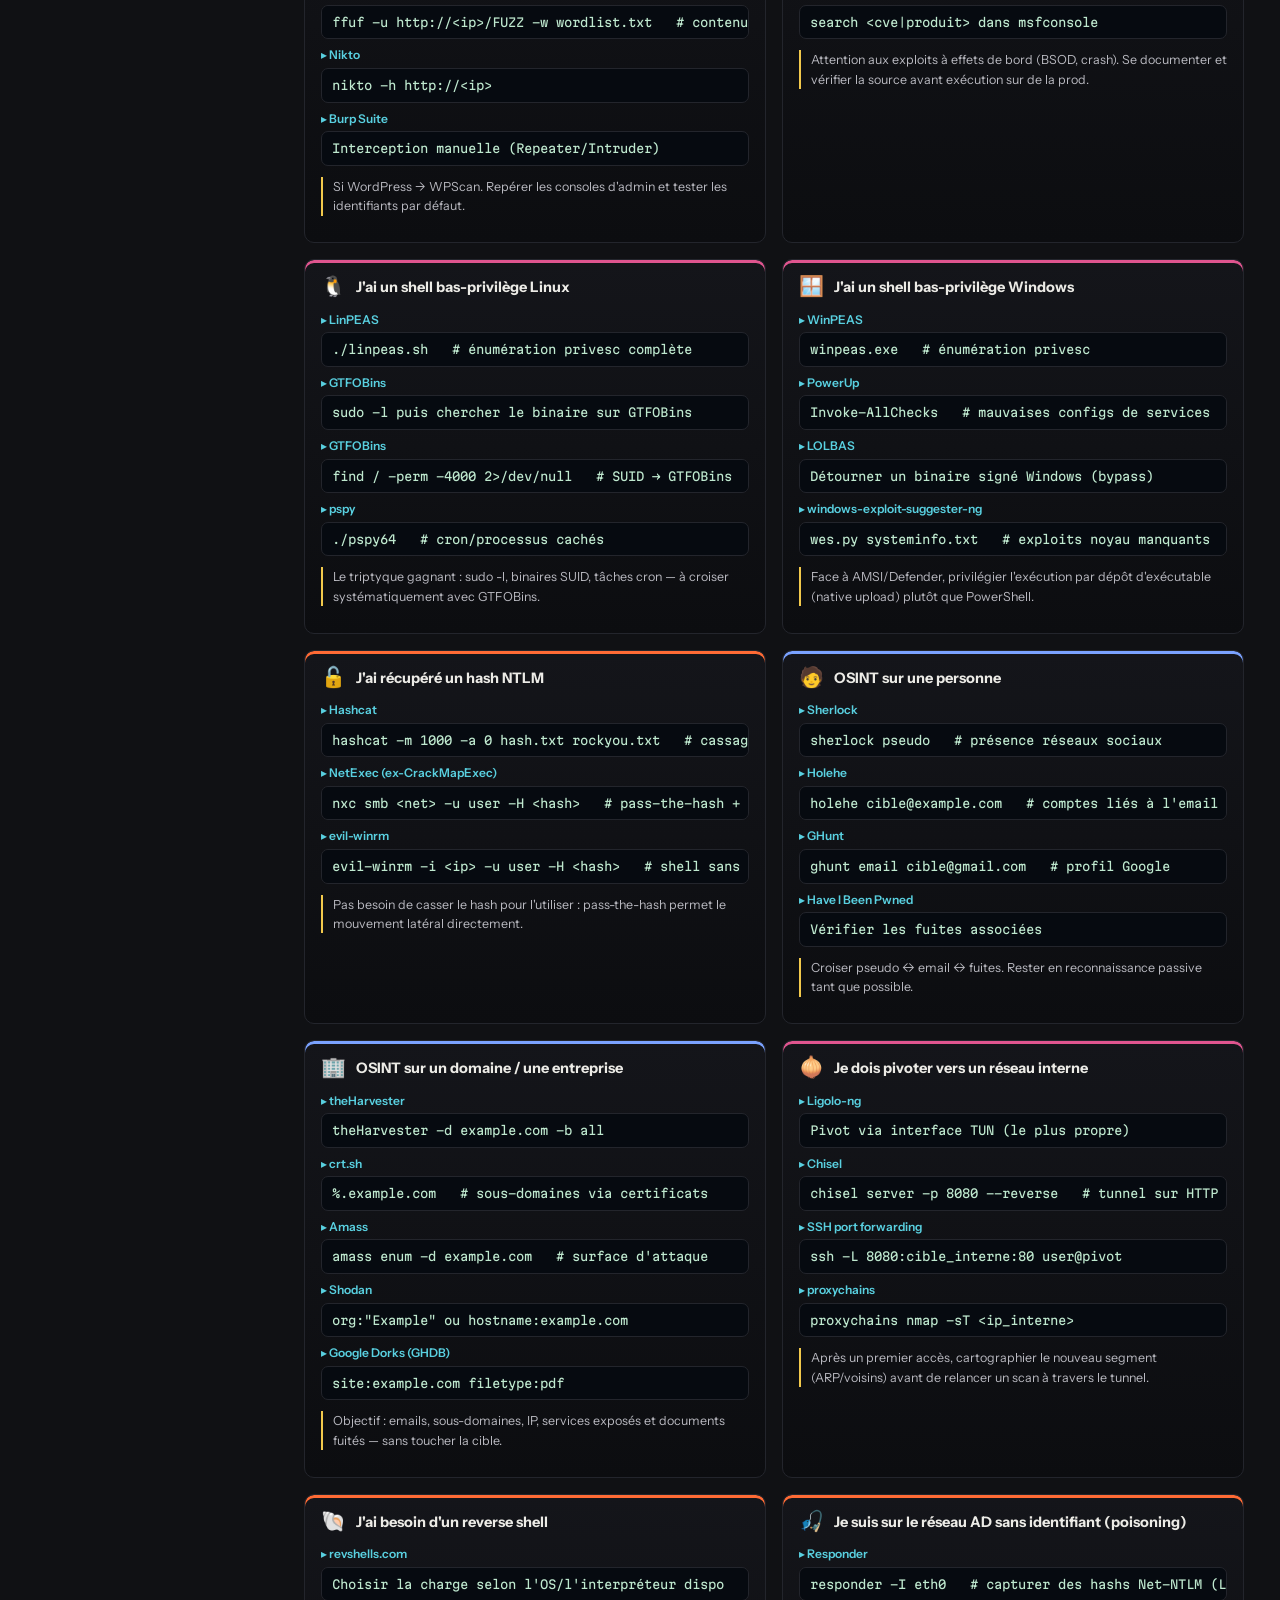
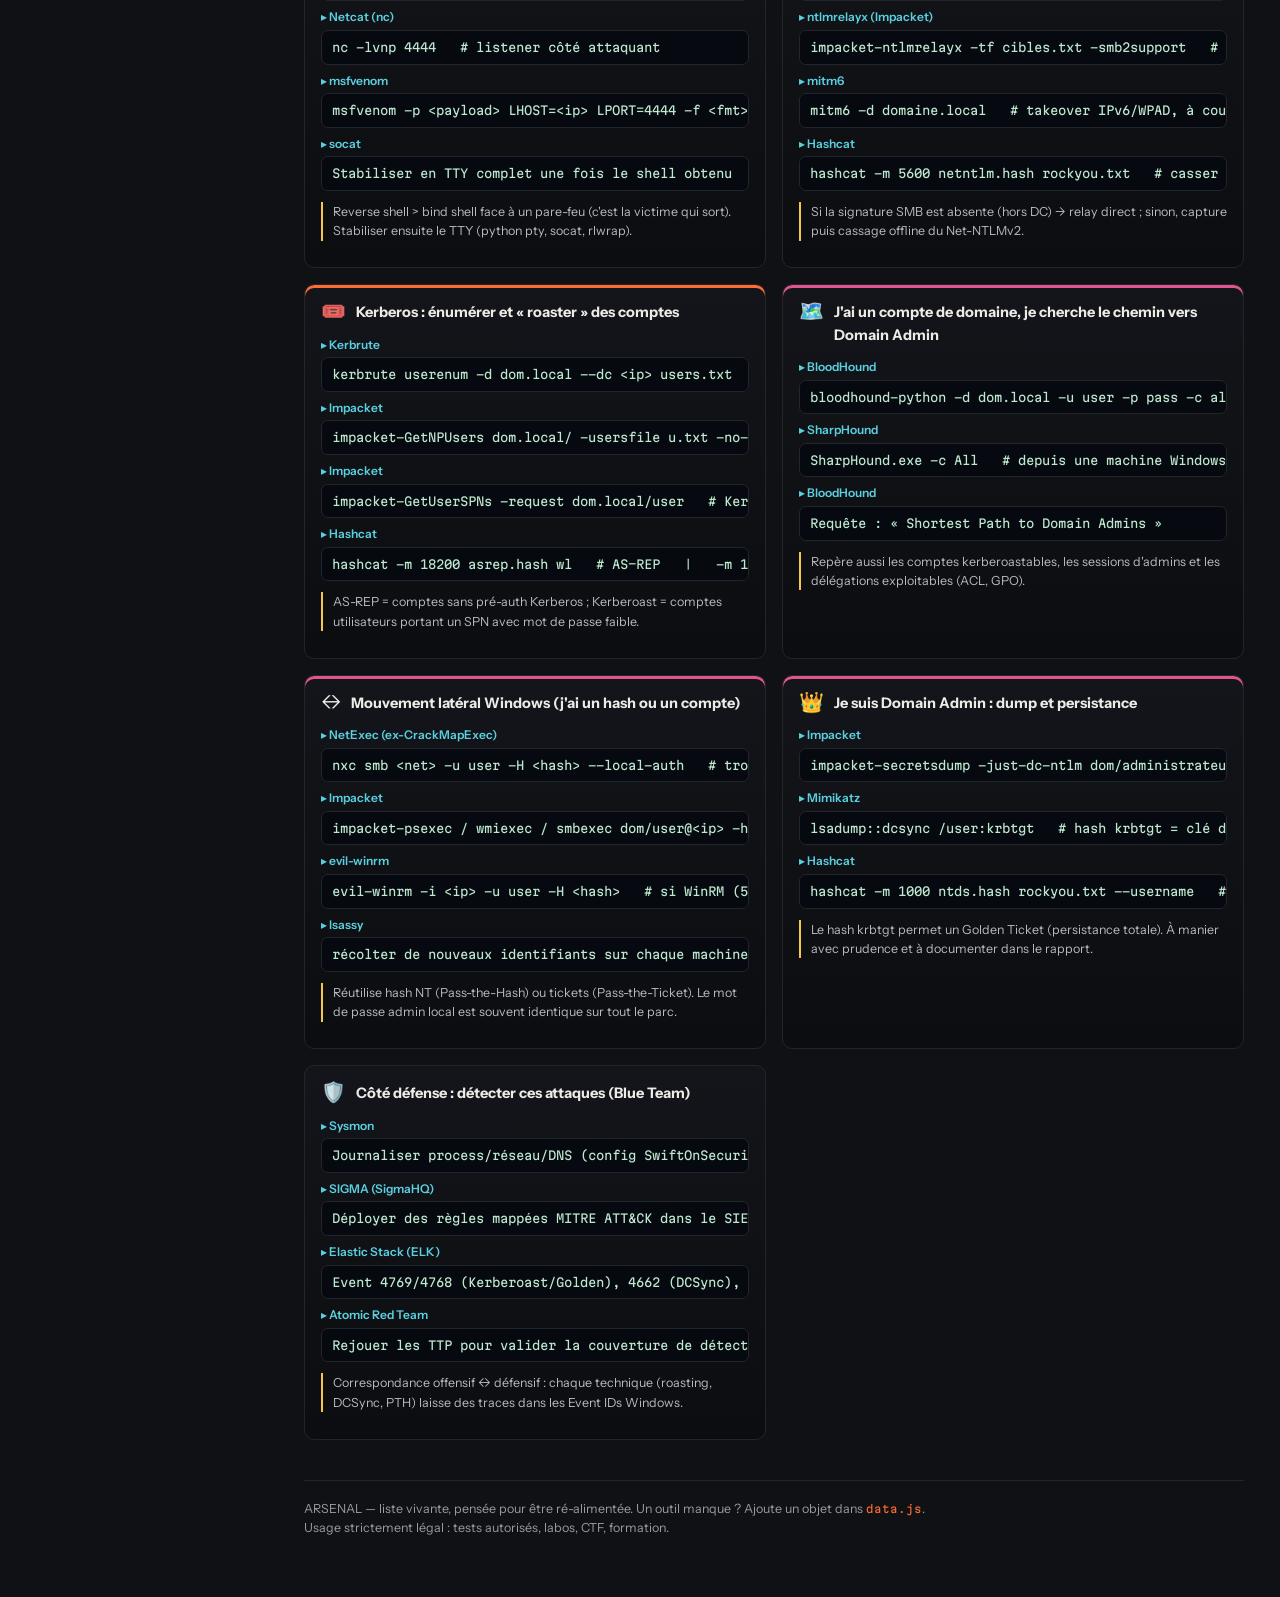
==== commit 6e0b4436: "Refonte UI « Kill Chain » : rail de phases, sismographe, palette Ctrl-K - Thème graphite + orange, p" ====
--- a/index.html
+++ b/index.html
@@ -7,7 +7,7 @@
   <meta name="description" content="Mémo exhaustif et avancé d'outils et de méthodes : OSINT, pentest, Red Team et Blue Team/SOC. Cheat-sheet par cas d'usage et catalogue d'outils classé par catégorie." />
   <link rel="preconnect" href="https://fonts.googleapis.com" />
   <link rel="preconnect" href="https://fonts.gstatic.com" crossorigin />
-  <link href="https://fonts.googleapis.com/css2?family=JetBrains+Mono:wght@400;500;700&family=Inter:wght@400;500;600;700;800&display=swap" rel="stylesheet" />
+  <link href="https://fonts.googleapis.com/css2?family=Martian+Mono:wght@400;500;600;700&family=Instrument+Sans:wght@400;500;600;700&display=swap" rel="stylesheet" />
   <link rel="stylesheet" href="style.css" />
 </head>
 <body>
@@ -100,6 +100,15 @@
   <!-- bouton retour haut -->
   <button id="toTop" title="Haut de page" aria-label="Haut de page">↑</button>
 
+  <!-- palette de commandes (Ctrl K) -->
+  <div id="palette" class="palette hidden" role="dialog" aria-modal="true" aria-label="Aller à">
+    <div class="palette-box">
+      <input id="paletteInput" type="text" placeholder="Aller à… — outil, catégorie, vue, phase" autocomplete="off" />
+      <div id="paletteList" class="palette-list"></div>
+      <div class="palette-hint"><span><kbd>↑</kbd><kbd>↓</kbd> naviguer</span><span><kbd>⏎</kbd> ouvrir</span><span><kbd>Échap</kbd> fermer</span><span style="margin-left:auto">hors palette : <kbd>j</kbd><kbd>k</kbd> parcourir · <kbd>/</kbd> chercher</span></div>
+    </div>
+  </div>
+
   <script src="data.js"></script>
   <script src="feeds.js"></script>
   <script src="app.js"></script>
--- a/style.css
+++ b/style.css
@@ -2,24 +2,31 @@
  *  ARSENAL — feuille de style (thème terminal sombre)
  * ====================================================================== */
 :root{
-  --bg:          #0a0e14;
-  --bg-2:        #0f141c;
-  --panel:       #121923;
-  --panel-2:     #161f2b;
-  --border:      #1f2a38;
-  --border-2:    #2a3a4d;
-  --text:        #cdd6e4;
-  --text-dim:    #7c8aa0;
-  --text-faint:  #566178;
-  --accent:      #39d98a;   /* vert terminal */
-  --accent-2:    #2bb3ff;   /* bleu */
-  --accent-3:    #ff4d6d;   /* rouge */
-  --accent-4:    #ffb347;   /* orange */
-  --accent-5:    #b48cff;   /* violet */
-  --glow:        rgba(57,217,138,.18);
-  --mono: "JetBrains Mono", ui-monospace, "SF Mono", Menlo, monospace;
-  --sans: "Inter", system-ui, -apple-system, Segoe UI, Roboto, sans-serif;
-  --radius: 12px;
+  /* ── Thème « Kill Chain » : graphite neutre, accent orange, couleur par phase ── */
+  --bg:          #101114;
+  --bg-2:        #0c0d10;
+  --panel:       #14151a;
+  --panel-2:     #17181d;
+  --border:      #23252c;
+  --border-2:    #2a2c33;
+  --text:        #ecebe6;
+  --text-dim:    #b9b9c0;
+  --text-faint:  #9a9ba3;
+  --accent:      #ff6b35;   /* orange signalétique (interaction) */
+  --accent-2:    #59d0e0;   /* cyan (liens) */
+  --accent-3:    #ff5c5c;   /* rouge (critique) */
+  --accent-4:    #f2c94c;   /* jaune */
+  --accent-5:    #e0558f;   /* rose (post-exploit) */
+  --glow:        rgba(255,107,53,.20);
+  /* couleur par phase de la kill chain — héritée par les composants */
+  --ph-recon:    #7aa2ff;
+  --ph-enum:     #59d0e0;
+  --ph-vuln:     #f2c94c;
+  --ph-exploit:  #ff6b35;
+  --ph-post:     #e0558f;
+  --mono: "Martian Mono", ui-monospace, "SF Mono", Menlo, monospace;
+  --sans: "Instrument Sans", system-ui, -apple-system, Segoe UI, Roboto, sans-serif;
+  --radius: 10px;
   --sidebar-w: 268px;
 }
 
@@ -29,8 +36,7 @@
   margin:0; background:var(--bg); color:var(--text);
   font-family:var(--sans); font-size:15px; line-height:1.55;
   background-image:
-    radial-gradient(900px 500px at 85% -10%, rgba(43,179,255,.07), transparent 60%),
-    radial-gradient(800px 500px at 10% 0%, rgba(57,217,138,.06), transparent 55%);
+    radial-gradient(900px 520px at 88% -12%, rgba(255,107,53,.06), transparent 60%);
 }
 a{ color:var(--accent-2); text-decoration:none; }
 a:hover{ text-decoration:underline; }
@@ -96,15 +102,33 @@
 .hero h1 #heroTitle{ letter-spacing:.18em; }
 .tagline{ color:var(--text-dim); margin:0 0 20px; font-size:14.5px; }
 
-/* phase bar */
-.phase-bar{ display:flex; flex-wrap:wrap; gap:7px; margin-bottom:18px; }
-.phase-chip{
-  background:var(--panel); border:1px solid var(--border-2); color:var(--text-dim);
-  font-family:var(--mono); font-size:11.5px; padding:5px 11px; border-radius:20px;
-  cursor:pointer; transition:all .12s;
-}
-.phase-chip:hover{ color:var(--text); border-color:var(--accent); }
-.phase-chip.active{ background:var(--accent); color:var(--bg); border-color:var(--accent); font-weight:700; }
+/* ░░ Rail « kill chain » (nav + filtre par phase) ░░ */
+.phase-bar{ display:block; margin-bottom:18px; }
+.rail{ position:relative; padding:14px 34px 4px; }
+.rail-line{
+  position:absolute; left:58px; right:58px; top:27px; height:3px; border-radius:2px;
+  background:linear-gradient(90deg,var(--ph-recon),var(--ph-enum),var(--ph-vuln),var(--ph-exploit),var(--ph-post)); opacity:.85;
+}
+.rail-stations{ display:grid; grid-template-columns:repeat(5,1fr); position:relative; }
+.station{
+  background:none; border:0; cursor:pointer; display:flex; flex-direction:column; align-items:center; gap:6px;
+  color:var(--text-dim); font-family:var(--mono); padding:0;
+}
+.station .dot{
+  width:16px; height:16px; border-radius:50%; background:var(--bg-2);
+  border:3px solid var(--ph); box-sizing:border-box; transition:all .2s;
+}
+.station .nm{ font-size:11px; font-weight:700; letter-spacing:.05em; }
+.station .k{ font-size:11px; color:var(--text-faint); }
+.station:hover .dot{ transform:scale(1.18); }
+.station.active .dot{ width:24px; height:24px; background:var(--ph); box-shadow:0 0 0 4px color-mix(in oklab, var(--ph) 25%, transparent); }
+.station.active .nm{ color:var(--ph); }
+.rail-reset{
+  display:none; margin:6px auto 0; background:none; border:1px solid var(--border-2);
+  color:var(--text-dim); font-family:var(--mono); font-size:10px; border-radius:14px; padding:2px 10px; cursor:pointer;
+}
+.phase-bar.has-sel .rail-reset{ display:block; }
+.rail-reset:hover{ color:var(--text); border-color:var(--accent); }
 
 /* tabs */
 .hero-tabs{ display:flex; gap:6px; border-bottom:1px solid var(--border); margin-bottom:26px; flex-wrap:wrap; }
@@ -126,6 +150,12 @@
   transition:border-color .15s, transform .15s;
 }
 .cheat:hover{ border-color:var(--border-2); transform:translateY(-2px); }
+.cheat[data-phase]{ box-shadow:inset 0 3px 0 var(--ph,var(--border-2)); }
+[data-phase="recon"]{ --ph:var(--ph-recon); }
+[data-phase="enum"]{ --ph:var(--ph-enum); }
+[data-phase="vuln"]{ --ph:var(--ph-vuln); }
+[data-phase="exploit"]{ --ph:var(--ph-exploit); }
+[data-phase="post"]{ --ph:var(--ph-post); }
 .cheat-head{ display:flex; gap:10px; align-items:flex-start; margin-bottom:12px; }
 .cheat-ico{ font-size:20px; line-height:1; }
 .cheat-title{ font-weight:700; font-size:14.5px; color:var(--text); }
@@ -157,19 +187,26 @@
 .cat-head .n{ font-family:var(--mono); font-size:12px; color:var(--text-faint); background:var(--panel); border:1px solid var(--border); padding:1px 8px; border-radius:10px; }
 .cat-desc{ color:var(--text-faint); font-size:13px; margin:0 0 14px; }
 
-.tool-grid{ display:grid; grid-template-columns:repeat(auto-fill,minmax(300px,1fr)); gap:12px; }
+/* grille « sans gouttière » (filets 1px) — dense, type tableau périodique */
+.tool-grid{
+  display:grid; grid-template-columns:repeat(auto-fill,minmax(288px,1fr)); gap:1px;
+  background:var(--border); border:1px solid var(--border); border-radius:var(--radius); overflow:hidden;
+}
 .tool{
-  background:var(--panel); border:1px solid var(--border); border-radius:10px;
-  padding:13px 14px; display:flex; flex-direction:column; gap:7px;
-  transition:border-color .15s, transform .15s, box-shadow .15s;
-}
-.tool:hover{ border-color:var(--accent); transform:translateY(-2px); box-shadow:0 6px 24px rgba(0,0,0,.35); }
+  background:var(--panel); border:0; border-radius:0; padding:13px 15px;
+  display:flex; flex-direction:column; gap:7px;
+  box-shadow:inset 0 2px 0 var(--ph,transparent); transition:background .15s;
+}
+.tool:hover{ background:var(--panel-2); }
 .tool-top{ display:flex; align-items:center; gap:8px; }
 .tool-name{ font-weight:700; font-size:14.5px; color:var(--text); }
 .tool-name a{ color:inherit; }
 .tool-name a:hover{ color:var(--accent); text-decoration:none; }
 .star{ color:var(--accent-4); font-size:12px; }
-.tool-plats{ margin-left:auto; display:flex; gap:4px; }
+/* mini-indicateur : 5 segments = phases couvertes par l'outil */
+.tool-segs{ display:flex; gap:2px; margin-left:auto; align-items:center; }
+.tool-segs span{ width:10px; height:4px; border-radius:1px; }
+.tool-plats{ display:flex; gap:4px; }
 .plat{
   font-family:var(--mono); font-size:9.5px; text-transform:uppercase; letter-spacing:.05em;
   padding:2px 6px; border-radius:5px; border:1px solid var(--border-2); color:var(--text-dim);
@@ -234,6 +271,8 @@
 }
 .vchip:hover{ color:var(--text); border-color:var(--accent-2); }
 .vchip.active{ background:var(--accent-2); color:var(--bg); border-color:var(--accent-2); font-weight:700; }
+.vchip-lbl{ font-family:var(--mono); font-size:10px; text-transform:uppercase; letter-spacing:.08em; color:var(--text-faint); align-self:center; margin-right:2px; }
+.vchip-sort{ margin-left:auto; border-style:dashed; }
 
 .feed-list{ display:flex; flex-direction:column; gap:10px; }
 .feed-item{
@@ -257,6 +296,69 @@
 .feed-title{ display:block; font-weight:600; font-size:14.5px; color:var(--text); line-height:1.4; }
 .feed-title:hover{ color:var(--accent-2); text-decoration:none; }
 .feed-sum{ margin:5px 0 0; font-size:12.8px; color:var(--text-dim); }
+
+/* criticité (badge CVSS) */
+.sev{
+  font-family:var(--mono); font-size:9.5px; font-weight:700; letter-spacing:.04em;
+  padding:2px 7px; border-radius:5px; border:1px solid transparent; white-space:nowrap;
+}
+.sev-crit{ color:#ff4d6d; border-color:#5a2030; background:rgba(255,77,109,.12); }
+.sev-high{ color:#ff9f43; border-color:#4d3a1c; background:rgba(255,159,67,.10); }
+.sev-med{ color:#ffd45e; border-color:#463c1a; background:rgba(255,212,94,.08); }
+.sev-low{ color:var(--text-dim); border-color:var(--border-2); }
+
+/* tags plateforme */
+.feed-plats{ display:flex; flex-wrap:wrap; gap:5px; margin-top:7px; }
+.plat{
+  font-family:var(--mono); font-size:10px; color:var(--text-dim);
+  padding:1px 7px; border-radius:10px; border:1px solid var(--border-2); background:var(--bg);
+}
+
+/* sismographe (data-viz Veille) : 30 jours, hauteur = CVSS max du jour */
+.seismo-wrap{ margin-bottom:16px; }
+.seismo-cap{ font-family:var(--mono); font-size:11px; color:var(--text-faint); margin-bottom:6px; letter-spacing:.04em; }
+.seismo{ display:flex; align-items:flex-end; gap:2px; height:66px; border-bottom:1px solid var(--border-2); padding-bottom:1px; }
+.seismo .sbar{ flex:1; border-radius:1px 1px 0 0; min-height:2px; transition:opacity .12s; }
+.seismo .sbar:hover{ opacity:.7; }
+/* étiquette KEV (exploité activement) */
+.kev{ font-family:var(--mono); font-size:9px; font-weight:700; background:#ff4d4d; color:#190000; padding:1px 5px; border-radius:3px; letter-spacing:.04em; }
+/* badge CVSS : glyphe + score (lisible sans la couleur) */
+.sev{ display:inline-flex; align-items:center; gap:4px; }
+
+/* ░░ Palette de commandes (Ctrl K) ░░ */
+.palette{ position:fixed; inset:0; z-index:60; display:flex; align-items:flex-start; justify-content:center;
+  padding-top:14vh; background:rgba(6,7,9,.6); backdrop-filter:blur(2px); }
+.palette.hidden{ display:none; }
+.palette-box{ width:min(620px,92vw); background:var(--panel); border:1px solid var(--border-2);
+  border-radius:12px; box-shadow:0 24px 70px rgba(0,0,0,.55); overflow:hidden; }
+#paletteInput{ width:100%; background:var(--bg-2); border:0; border-bottom:1px solid var(--border);
+  color:var(--text); font-family:var(--mono); font-size:14px; padding:14px 16px; outline:none; }
+.palette-list{ max-height:50vh; overflow-y:auto; padding:6px; }
+.palette-item{ display:flex; align-items:center; gap:10px; padding:8px 11px; border-radius:7px; cursor:pointer; }
+.palette-item .pl-label{ font-size:13.5px; color:var(--text); }
+.palette-item .pl-sub{ margin-left:auto; font-family:var(--mono); font-size:10.5px; color:var(--text-faint); }
+.palette-item.sel{ background:var(--panel-2); box-shadow:inset 0 0 0 1px var(--accent); }
+.palette-item.sel .pl-label{ color:var(--accent); }
+.palette-empty{ padding:16px; color:var(--text-faint); font-family:var(--mono); font-size:12px; text-align:center; }
+.palette-hint{ display:flex; gap:12px; padding:7px 14px; border-top:1px solid var(--border);
+  font-family:var(--mono); font-size:10.5px; color:var(--text-faint); }
+.palette-hint kbd{ background:var(--bg); border:1px solid var(--border-2); border-radius:4px; padding:0 5px; }
+
+/* curseur de navigation clavier (j / k) */
+.kbd-cursor{ outline:2px solid var(--accent); outline-offset:2px; }
+
+/* ░░ Impression : une fiche cas d'usage par page ░░ */
+@media print{
+  #sidebar,.hero-tabs,.phase-bar,#toTop,.menu-btn,.side-search,.page-foot,.palette{ display:none !important; }
+  body{ background:#fff; color:#000; }
+  #main{ margin:0; padding:0; max-width:none; }
+  .hero h1 .prompt{ color:#000; }
+  .cheat-grid{ display:block; }
+  .cheat{ background:#fff; border:1px solid #000; box-shadow:none; break-inside:avoid; margin-bottom:10px; }
+  .cheat-title,.cheat-step .st-tool{ color:#000; }
+  .cmd{ background:#f3f3f3; color:#000; border-color:#bbb; }
+  .cmd .copy{ display:none; }
+}
 
 /* ░░ Footer ░░ */
 .page-foot{
